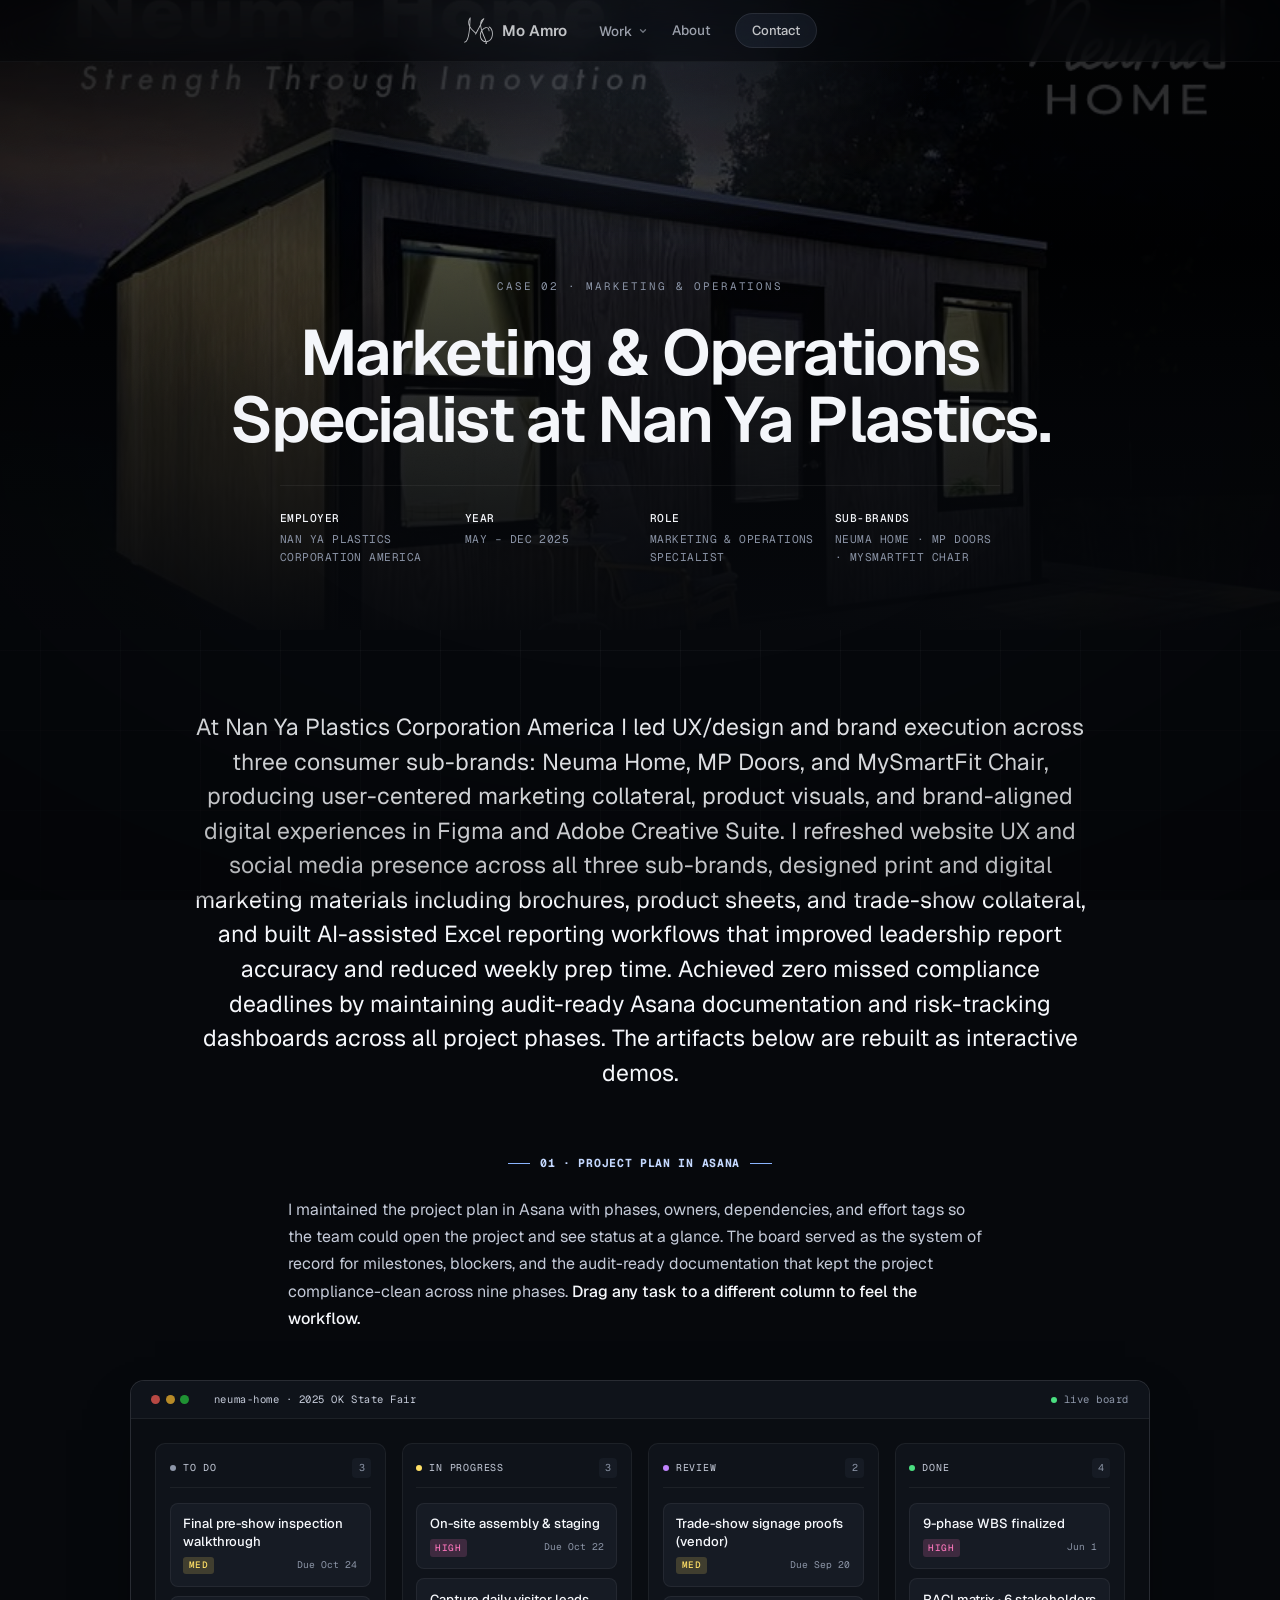
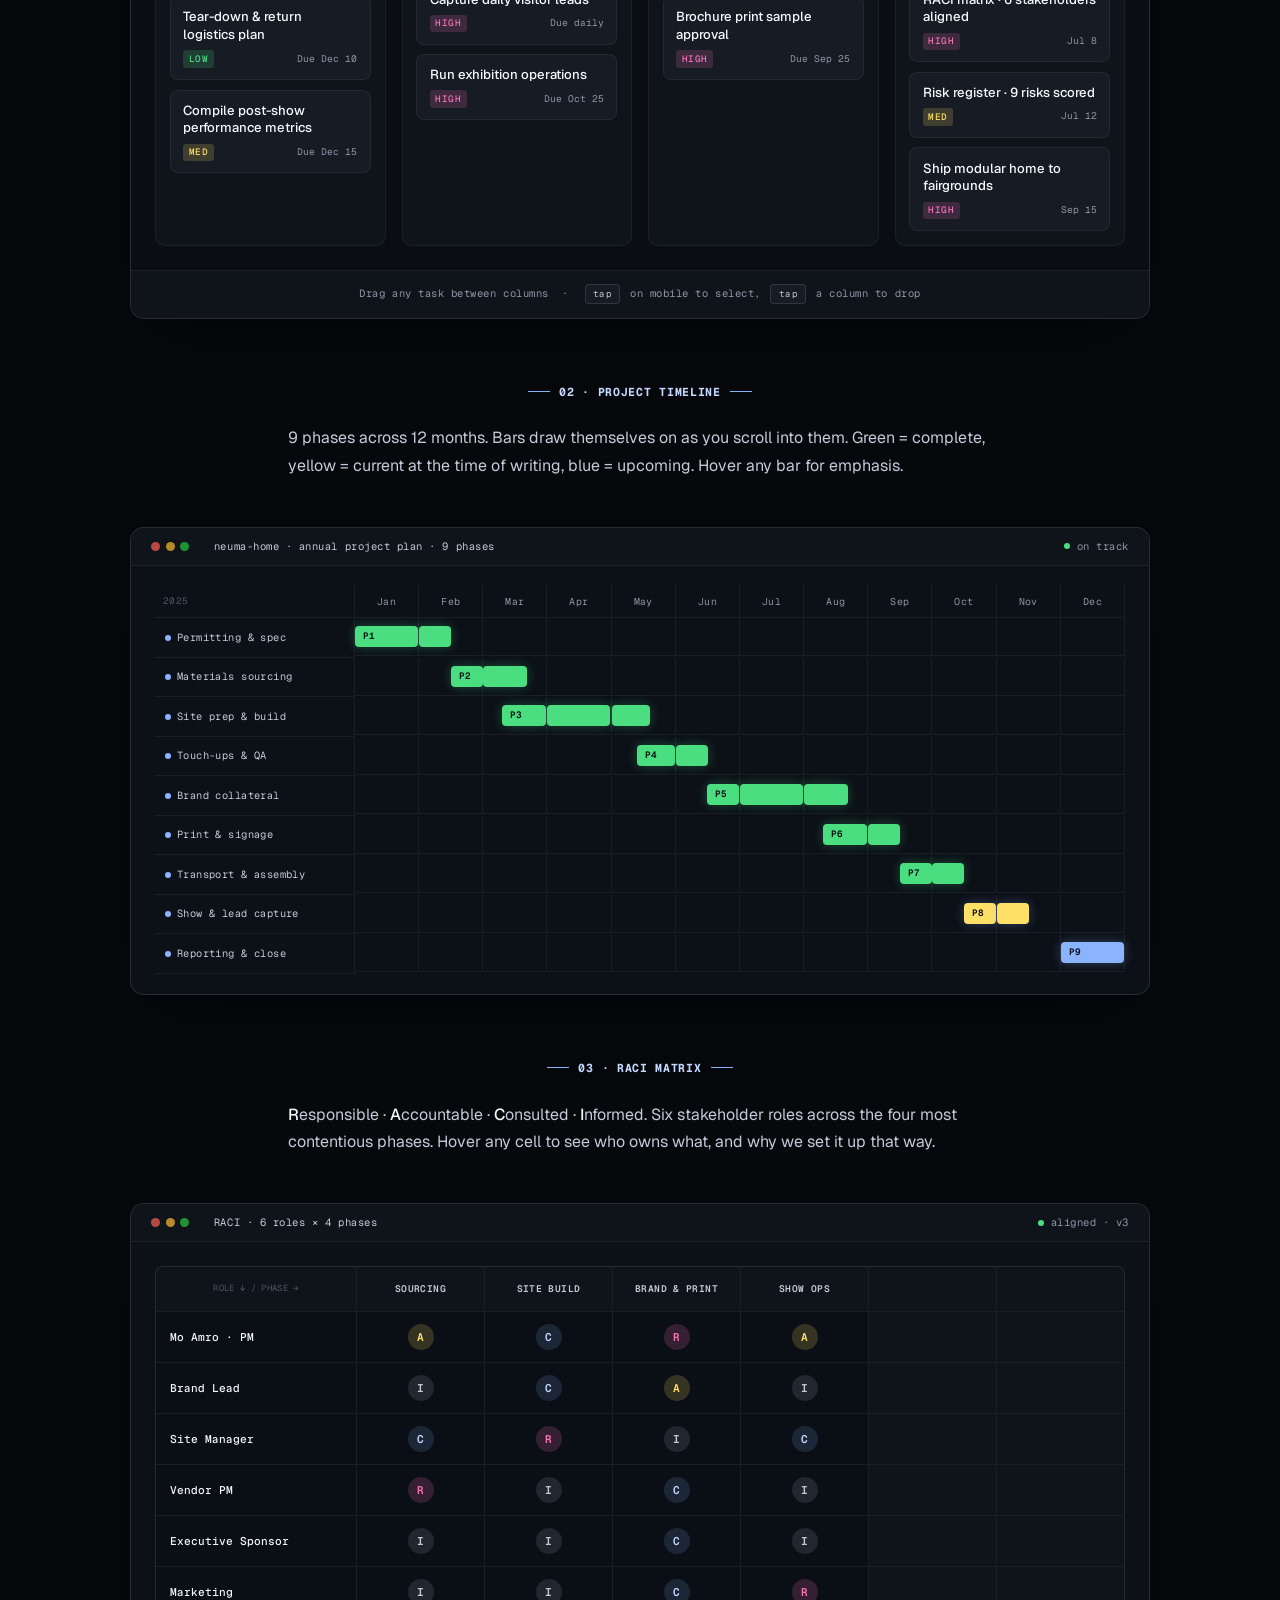
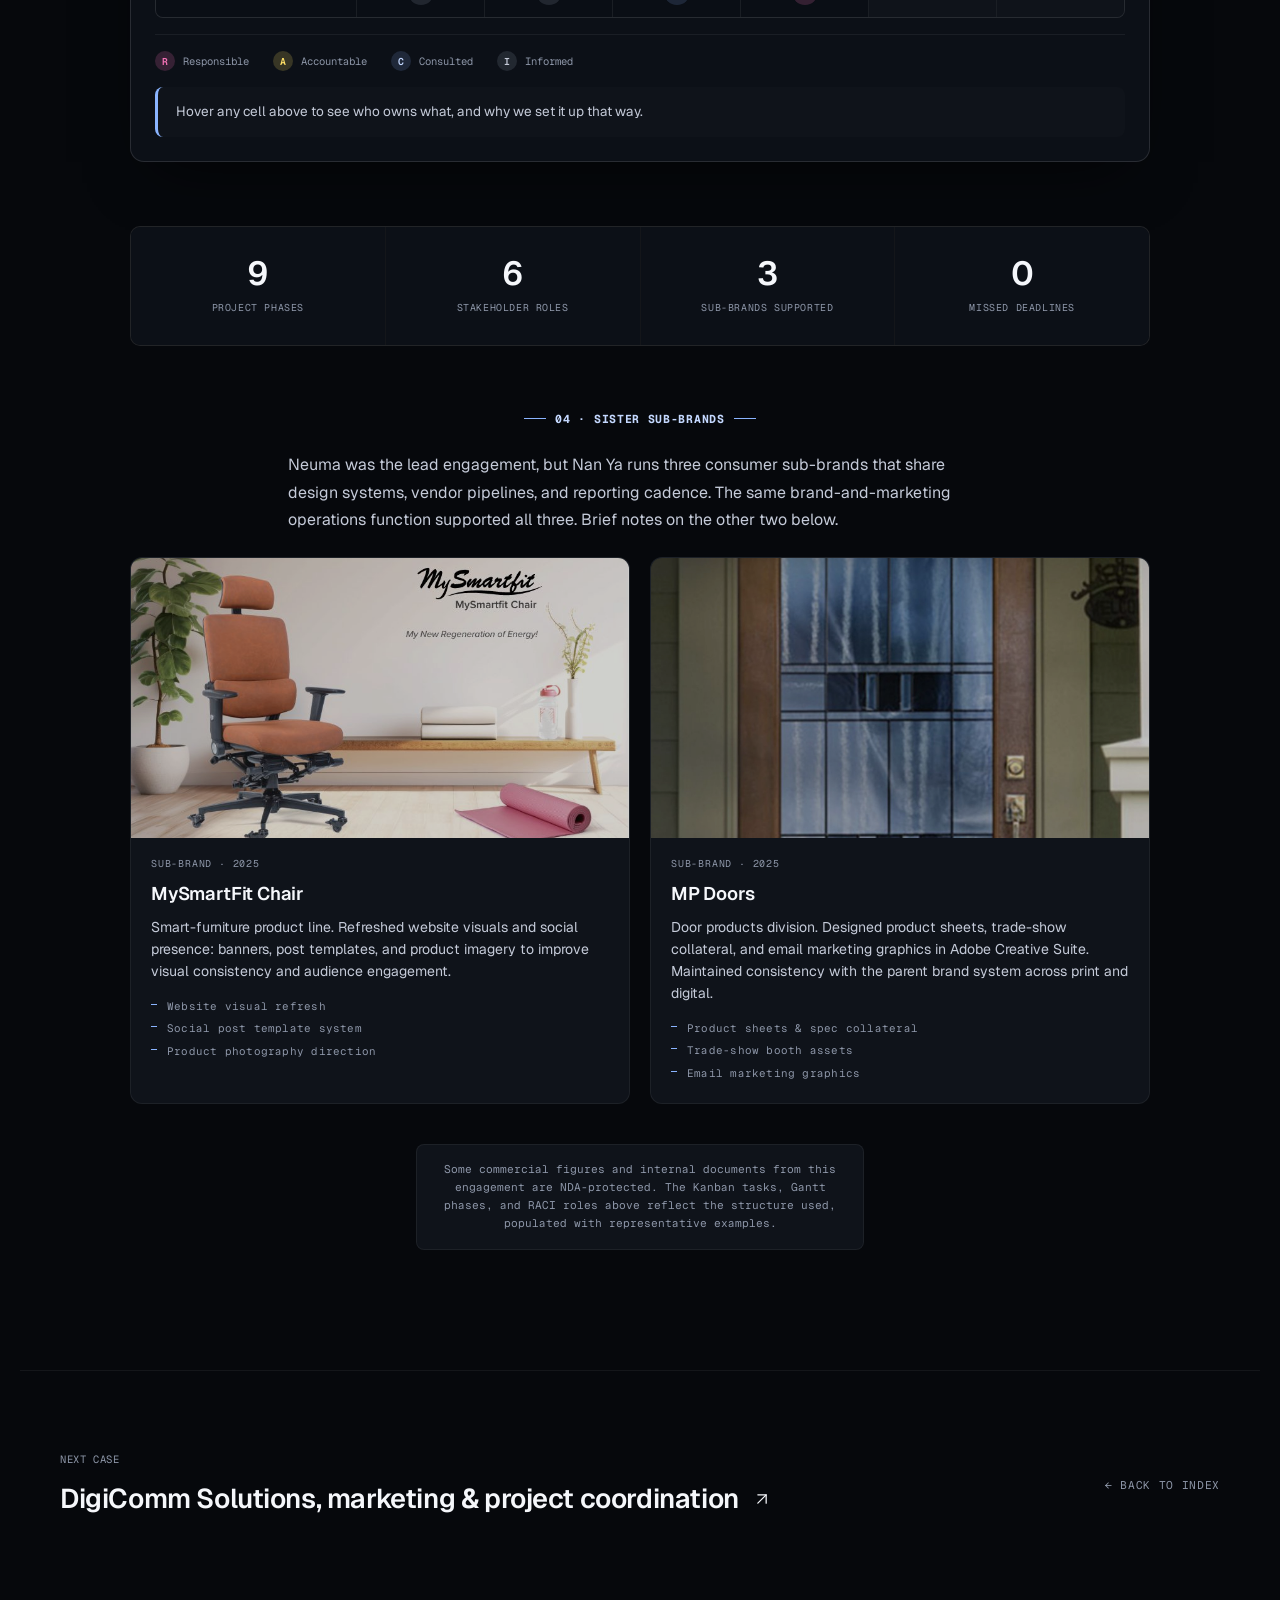
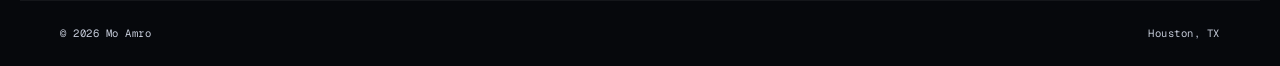
==== case/nan-ya-plastics.html @ aa701a17 "Initial portfolio build" ====
<!doctype html>
<html lang="en">
<head>
<meta charset="utf-8" />
<meta name="viewport" content="width=device-width,initial-scale=1" />
<title>Nan Ya Plastics Corporation · Mo Amro</title>
<meta name="description" content="Nan Ya Plastics Corporation America: marketing & operations across three consumer sub-brands (Neuma Home, MP Doors, MySmartFit Chair). Interactive Asana board, Gantt, and RACI." />
<meta name="theme-color" content="#06080c" />

<link rel="stylesheet" href="/assets/site.css">
</head>
<body>

<div class="grid-bg"></div>

<nav class="site-nav">
 <a href="/" class="mark">
      <svg class="mark-svg" viewBox="0 0 540 490" aria-hidden="true">
        <path fill="currentColor" d="M386.2,486.2 L386.5,482.5L393.5,482.2 C402.9,481.8 403.6,480.2 400.4,466.4 L398.7,459.3L390.1,458.7 C335.5,454.8 295.7,404.0 295.7,338.5 C295.7,309.6 302.8,284.5 318.3,259.6 L320.7,255.8L316.3,240.7 C311.5,223.7 306.7,202.7 304.9,190.0 C304.2,185.3 303.4,181.2 303.1,180.8 C302.8,180.5 285.3,212.6 264.3,252.3 L226.2,324.5L221.0,324.8 C218.1,325.0 215.2,324.6 214.4,323.9 C212.2,322.1 212.7,315.5 215.5,310.0 L218.0,305.1L207.8,297.3 C178.3,275.0 143.0,239.0 127.2,215.3 C125.3,212.3 123.5,210.2 123.3,210.4 C123.0,210.7 121.8,221.1 120.5,233.7 C104.7,389.2 75.5,463.4 29.3,465.8 C19.2,466.3 18.0,465.6 18.0,459.1 C18.0,453.6 19.2,452.0 23.7,452.0 C25.5,452.0 29.1,451.3 31.7,450.4 C69.4,437.6 95.4,354.9 108.5,206.2 L110.1,187.9L105.1,176.2 C95.4,153.5 92.0,137.1 92.0,112.9 C92.0,82.5 98.8,60.3 116.3,34.2 L122.5,24.9L128.5,25.2 L134.5,25.5L134.4,31.5 C134.4,34.8 133.8,41.5 133.2,46.5 C132.6,51.5 131.1,73.7 130.0,96.0 C128.9,118.3 127.3,146.5 126.5,158.7 L125.0,180.9L129.6,188.7 C148.4,220.6 179.2,254.2 215.4,282.4 C220.8,286.6 225.7,289.7 226.1,289.3 C226.6,288.8 243.6,257.1 263.8,218.9 L300.7,149.4L301.3,135.4 C303.6,89.6 321.2,58.6 354.7,41.6 C360.4,38.8 368.6,38.0 370.8,40.2 C374.5,43.9 372.9,47.5 344.0,102.0 C312.5,161.4 314.8,155.1 317.6,175.2 C319.6,190.1 323.2,207.0 328.1,225.5 L332.1,240.5L342.3,230.4 C365.0,208.1 387.3,197.0 409.6,197.0 C442.6,197.0 460.7,216.6 463.6,255.4 C464.4,266.4 463.5,268.0 456.6,268.0 C451.2,268.0 450.3,266.9 449.5,260.0 C446.2,231.1 435.5,215.9 415.6,211.8 C398.5,208.2 368.4,224.7 346.5,249.8 L338.2,259.3L342.2,270.9 C349.6,292.5 362.8,326.4 380.3,368.6 C389.9,391.7 400.6,418.0 404.0,427.1 C407.4,436.1 410.3,443.7 410.5,443.8 C411.5,444.9 432.3,438.5 440.4,434.7 C470.1,420.6 489.2,397.6 500.3,362.3 C520.5,298.4 500.9,223.9 457.9,201.0 C451.9,197.8 451.0,196.6 451.0,191.9 C451.0,181.7 460.8,182.4 476.6,193.5 C538.1,237.1 538.2,378.9 476.9,430.9 C461.2,444.2 437.4,455.1 419.0,457.6 C414.8,458.1 414.0,458.6 414.5,459.9 C415.7,462.9 417.0,478.2 416.5,481.9 C415.0,490.9 416.7,490.0 400.4,490.0 L385.9,490.0L386.2,486.2 Z M391.1,437.2 C386.8,425.7 381.7,413.0 366.5,376.5 C349.7,336.1 341.6,315.7 333.5,293.2 L327.3,276.0L322.2,286.7 C308.1,316.6 306.0,345.2 315.9,374.0 C329.3,413.3 355.2,438.4 388.2,443.9 C391.1,444.4 393.6,444.8 393.7,444.9 C393.8,444.9 392.7,441.5 391.1,437.2 Z M115.0,109.2 C116.2,86.5 117.0,67.6 116.7,67.4 C115.9,66.5 110.4,81.9 108.4,90.5 C105.3,103.9 105.8,126.4 109.5,140.9 C111.1,147.2 112.5,151.9 112.6,151.4 C112.8,150.9 113.9,131.9 115.0,109.2 Z M334.9,84.8 C338.9,77.2 341.9,71.0 341.7,71.0 C341.4,71.0 338.7,74.3 335.7,78.2 C329.3,86.6 324.9,94.9 321.4,105.1 C316.9,118.6 317.5,117.7 334.9,84.8 Z"/>
      </svg>
      <span class="mark-text">Mo Amro</span>
    </a>
 <ul>
 <li class="nav-has-drop">
 <button type="button" class="nav-drop-trigger" aria-haspopup="true" aria-expanded="false">
 Work
 <svg class="nav-caret" width="10" height="10" viewBox="0 0 12 12" fill="none" stroke="currentColor" stroke-width="1.6" stroke-linecap="round" stroke-linejoin="round" aria-hidden="true"><path d="M3 4.5l3 3 3-3"/></svg>
 </button>
 <div class="nav-drop">
 <a href="/case/nettracepro" data-nav="nettracepro" class="nav-drop-item">
 <div class="nav-drop-num">01</div>
 <div class="nav-drop-meta">
 <div class="nav-drop-title">NetTracePro</div>
 <div class="nav-drop-sub">Marketing operations &amp; design</div>
 </div>
 </a>
 <a href="/case/nan-ya-plastics" data-nav="nan-ya-plastics" class="nav-drop-item">
 <div class="nav-drop-num">02</div>
 <div class="nav-drop-meta">
 <div class="nav-drop-title">Nan Ya Plastics</div>
 <div class="nav-drop-sub">Marketing &amp; operations</div>
 </div>
 </a>
 <a href="/case/simpletouch" data-nav="simpletouch" class="nav-drop-item">
 <div class="nav-drop-num">03</div>
 <div class="nav-drop-meta">
 <div class="nav-drop-title">SimpleTouch POS</div>
 <div class="nav-drop-sub">Marketing &amp; project coordination</div>
 </div>
 </a>
 </div>
 </li>
 <li><a href="/#about">About</a></li>
 <li class="cta-li"><a href="/#contact" class="cta">Contact</a></li>
 </ul>
</nav>

<section class="case-hero">
 <div class="case-hero-img-wrap">
 <img class="case-hero-img" src="/assets/neuma-hero.jpg" alt="Neuma Home, the lead consumer sub-brand at Nan Ya Plastics" />
 </div>
 <div class="case-hero-overlay">
 <div class="case-hero-eyebrow">CASE 02 · MARKETING &amp; OPERATIONS</div>
    <h1 class="case-hero-title">Marketing &amp; Operations Specialist at Nan Ya Plastics.</h1>
 <div class="case-hero-meta">
 <div><span>Employer</span>Nan Ya Plastics Corporation America</div>
 <div><span>Year</span>May – Dec 2025</div>
 <div><span>Role</span>Marketing &amp; Operations Specialist</div>
 <div><span>Sub-brands</span>Neuma Home · MP Doors · MySmartFit Chair</div>
 </div>
 </div>
</section>

<article class="case-body">
 <p class="case-summary reveal">
 At Nan Ya Plastics Corporation America I led UX/design and brand
 execution across three consumer sub-brands: Neuma Home, MP Doors,
 and MySmartFit Chair, producing user-centered marketing collateral,
 product visuals, and brand-aligned digital experiences in Figma and
 Adobe Creative Suite. I refreshed website UX and social media
 presence across all three sub-brands, designed print and digital
 marketing materials including brochures, product sheets, and trade-show
 collateral, and built AI-assisted Excel reporting workflows that
 improved leadership report accuracy and reduced weekly prep time.
 Achieved zero missed compliance deadlines by maintaining audit-ready
 Asana documentation and risk-tracking dashboards across all project
 phases. The artifacts below are rebuilt as interactive demos.
 </p>

 <!-- ============ INTERACTIVE KANBAN ============ -->
 <h3 class="case-section-h reveal">01 · Project plan in Asana</h3>
 <div class="case-prose reveal">
 <p>
 I maintained the project plan in Asana with phases, owners, dependencies,
 and effort tags so the team could open the project and see status at a
 glance. The board served as the system of record for milestones, blockers,
 and the audit-ready documentation that kept the project compliance-clean
 across nine phases.
 <strong>Drag any task to a different column to feel the workflow.</strong>
 </p>
 </div>

 <div class="demo-frame reveal">
 <div class="demo-head">
 <div class="demo-dots"><span></span><span></span><span></span></div>
 <div class="demo-title">neuma-home · 2025 OK State Fair</div>
 <div class="demo-status"><span class="live"></span>live board</div>
 </div>

 <div class="kanban">
 <div class="kanban-col" data-col="todo">
 <div class="kanban-col-head">
 <div class="kanban-col-name">To do</div>
 <div class="kanban-col-count">0</div>
 </div>
 <div class="kanban-task" draggable="true">
 <div class="kanban-task-title">Final pre-show inspection walkthrough</div>
 <div class="kanban-task-meta">
 <span class="kanban-priority med">med</span>
 <span>Due Oct 24</span>
 </div>
 </div>
 <div class="kanban-task" draggable="true">
 <div class="kanban-task-title">Tear-down &amp; return logistics plan</div>
 <div class="kanban-task-meta">
 <span class="kanban-priority low">low</span>
 <span>Due Dec 10</span>
 </div>
 </div>
 <div class="kanban-task" draggable="true">
 <div class="kanban-task-title">Compile post-show performance metrics</div>
 <div class="kanban-task-meta">
 <span class="kanban-priority med">med</span>
 <span>Due Dec 15</span>
 </div>
 </div>
 </div>

 <div class="kanban-col" data-col="progress">
 <div class="kanban-col-head">
 <div class="kanban-col-name">In progress</div>
 <div class="kanban-col-count">0</div>
 </div>
 <div class="kanban-task" draggable="true">
 <div class="kanban-task-title">On-site assembly &amp; staging</div>
 <div class="kanban-task-meta">
 <span class="kanban-priority high">high</span>
 <span>Due Oct 22</span>
 </div>
 </div>
 <div class="kanban-task" draggable="true">
 <div class="kanban-task-title">Capture daily visitor leads</div>
 <div class="kanban-task-meta">
 <span class="kanban-priority high">high</span>
 <span>Due daily</span>
 </div>
 </div>
 <div class="kanban-task" draggable="true">
 <div class="kanban-task-title">Run exhibition operations</div>
 <div class="kanban-task-meta">
 <span class="kanban-priority high">high</span>
 <span>Due Oct 25</span>
 </div>
 </div>
 </div>

 <div class="kanban-col" data-col="review">
 <div class="kanban-col-head">
 <div class="kanban-col-name">Review</div>
 <div class="kanban-col-count">0</div>
 </div>
 <div class="kanban-task" draggable="true">
 <div class="kanban-task-title">Trade-show signage proofs (vendor)</div>
 <div class="kanban-task-meta">
 <span class="kanban-priority med">med</span>
 <span>Due Sep 20</span>
 </div>
 </div>
 <div class="kanban-task" draggable="true">
 <div class="kanban-task-title">Brochure print sample approval</div>
 <div class="kanban-task-meta">
 <span class="kanban-priority high">high</span>
 <span>Due Sep 25</span>
 </div>
 </div>
 </div>

 <div class="kanban-col" data-col="done">
 <div class="kanban-col-head">
 <div class="kanban-col-name">Done</div>
 <div class="kanban-col-count">0</div>
 </div>
 <div class="kanban-task" draggable="true">
 <div class="kanban-task-title">9-phase WBS finalized</div>
 <div class="kanban-task-meta">
 <span class="kanban-priority high">high</span>
 <span>Jun 1</span>
 </div>
 </div>
 <div class="kanban-task" draggable="true">
 <div class="kanban-task-title">RACI matrix · 6 stakeholders aligned</div>
 <div class="kanban-task-meta">
 <span class="kanban-priority high">high</span>
 <span>Jul 8</span>
 </div>
 </div>
 <div class="kanban-task" draggable="true">
 <div class="kanban-task-title">Risk register · 9 risks scored</div>
 <div class="kanban-task-meta">
 <span class="kanban-priority med">med</span>
 <span>Jul 12</span>
 </div>
 </div>
 <div class="kanban-task" draggable="true">
 <div class="kanban-task-title">Ship modular home to fairgrounds</div>
 <div class="kanban-task-meta">
 <span class="kanban-priority high">high</span>
 <span>Sep 15</span>
 </div>
 </div>
 </div>
 </div>

 <div class="kanban-hint">
 Drag any task between columns &nbsp;·&nbsp; <span class="kbd">tap</span> on mobile to select, <span class="kbd">tap</span> a column to drop
 </div>
 </div>

 <!-- ============ ANIMATED GANTT ============ -->
 <h3 class="case-section-h reveal">02 · Project timeline</h3>
 <div class="case-prose reveal">
 <p>
 9 phases across 12 months. Bars draw themselves on as you scroll into them.
 Green = complete, yellow = current at the time of writing, blue = upcoming.
 Hover any bar for emphasis.
 </p>
 </div>

 <div class="demo-frame reveal">
 <div class="demo-head">
 <div class="demo-dots"><span></span><span></span><span></span></div>
 <div class="demo-title">neuma-home · annual project plan · 9 phases</div>
 <div class="demo-status"><span class="live"></span>on track</div>
 </div>

 <div class="gantt">
 <div class="gantt-grid">
 <div class="gantt-corner">2025</div>
 <div class="gantt-month">Jan</div>
 <div class="gantt-month">Feb</div>
 <div class="gantt-month">Mar</div>
 <div class="gantt-month">Apr</div>
 <div class="gantt-month">May</div>
 <div class="gantt-month">Jun</div>
 <div class="gantt-month">Jul</div>
 <div class="gantt-month">Aug</div>
 <div class="gantt-month">Sep</div>
 <div class="gantt-month">Oct</div>
 <div class="gantt-month">Nov</div>
 <div class="gantt-month">Dec</div>

 <!-- Phase 1: Permitting (Jan-Feb) -->
 <div class="gantt-row-name">Permitting &amp; spec</div>
 <div class="gantt-cell"><div class="gantt-bar complete draw" style="left: 0; right: 0; animation-delay: 0.1s;">P1</div></div>
 <div class="gantt-cell"><div class="gantt-bar complete draw" style="left: 0; right: 50%; animation-delay: 0.15s;"></div></div>
 <div class="gantt-cell"></div>
 <div class="gantt-cell"></div>
 <div class="gantt-cell"></div>
 <div class="gantt-cell"></div>
 <div class="gantt-cell"></div>
 <div class="gantt-cell"></div>
 <div class="gantt-cell"></div>
 <div class="gantt-cell"></div>
 <div class="gantt-cell"></div>
 <div class="gantt-cell"></div>

 <!-- Phase 2: Sourcing (Feb-Mar) -->
 <div class="gantt-row-name">Materials sourcing</div>
 <div class="gantt-cell"></div>
 <div class="gantt-cell"><div class="gantt-bar complete draw" style="left: 50%; right: 0; animation-delay: 0.2s;">P2</div></div>
 <div class="gantt-cell"><div class="gantt-bar complete draw" style="left: 0; right: 30%; animation-delay: 0.25s;"></div></div>
 <div class="gantt-cell"></div>
 <div class="gantt-cell"></div>
 <div class="gantt-cell"></div>
 <div class="gantt-cell"></div>
 <div class="gantt-cell"></div>
 <div class="gantt-cell"></div>
 <div class="gantt-cell"></div>
 <div class="gantt-cell"></div>
 <div class="gantt-cell"></div>

 <!-- Phase 3: Site prep (Mar-May) -->
 <div class="gantt-row-name">Site prep &amp; build</div>
 <div class="gantt-cell"></div>
 <div class="gantt-cell"></div>
 <div class="gantt-cell"><div class="gantt-bar complete draw" style="left: 30%; right: 0; animation-delay: 0.3s;">P3</div></div>
 <div class="gantt-cell"><div class="gantt-bar complete draw" style="left: 0; right: 0; animation-delay: 0.35s;"></div></div>
 <div class="gantt-cell"><div class="gantt-bar complete draw" style="left: 0; right: 40%; animation-delay: 0.4s;"></div></div>
 <div class="gantt-cell"></div>
 <div class="gantt-cell"></div>
 <div class="gantt-cell"></div>
 <div class="gantt-cell"></div>
 <div class="gantt-cell"></div>
 <div class="gantt-cell"></div>
 <div class="gantt-cell"></div>

 <!-- Phase 4: Touch-ups (May-Jun) -->
 <div class="gantt-row-name">Touch-ups &amp; QA</div>
 <div class="gantt-cell"></div>
 <div class="gantt-cell"></div>
 <div class="gantt-cell"></div>
 <div class="gantt-cell"></div>
 <div class="gantt-cell"><div class="gantt-bar complete draw" style="left: 40%; right: 0; animation-delay: 0.45s;">P4</div></div>
 <div class="gantt-cell"><div class="gantt-bar complete draw" style="left: 0; right: 50%; animation-delay: 0.5s;"></div></div>
 <div class="gantt-cell"></div>
 <div class="gantt-cell"></div>
 <div class="gantt-cell"></div>
 <div class="gantt-cell"></div>
 <div class="gantt-cell"></div>
 <div class="gantt-cell"></div>

 <!-- Phase 5: Brand collateral (Jun-Aug) -->
 <div class="gantt-row-name">Brand collateral</div>
 <div class="gantt-cell"></div>
 <div class="gantt-cell"></div>
 <div class="gantt-cell"></div>
 <div class="gantt-cell"></div>
 <div class="gantt-cell"></div>
 <div class="gantt-cell"><div class="gantt-bar complete draw" style="left: 50%; right: 0; animation-delay: 0.55s;">P5</div></div>
 <div class="gantt-cell"><div class="gantt-bar complete draw" style="left: 0; right: 0; animation-delay: 0.6s;"></div></div>
 <div class="gantt-cell"><div class="gantt-bar complete draw" style="left: 0; right: 30%; animation-delay: 0.65s;"></div></div>
 <div class="gantt-cell"></div>
 <div class="gantt-cell"></div>
 <div class="gantt-cell"></div>
 <div class="gantt-cell"></div>

 <!-- Phase 6: Print vendor (Aug) -->
 <div class="gantt-row-name">Print &amp; signage</div>
 <div class="gantt-cell"></div>
 <div class="gantt-cell"></div>
 <div class="gantt-cell"></div>
 <div class="gantt-cell"></div>
 <div class="gantt-cell"></div>
 <div class="gantt-cell"></div>
 <div class="gantt-cell"></div>
 <div class="gantt-cell"><div class="gantt-bar complete draw" style="left: 30%; right: 0; animation-delay: 0.7s;">P6</div></div>
 <div class="gantt-cell"><div class="gantt-bar complete draw" style="left: 0; right: 50%; animation-delay: 0.75s;"></div></div>
 <div class="gantt-cell"></div>
 <div class="gantt-cell"></div>
 <div class="gantt-cell"></div>

 <!-- Phase 7: Transport (Sep) -->
 <div class="gantt-row-name">Transport &amp; assembly</div>
 <div class="gantt-cell"></div>
 <div class="gantt-cell"></div>
 <div class="gantt-cell"></div>
 <div class="gantt-cell"></div>
 <div class="gantt-cell"></div>
 <div class="gantt-cell"></div>
 <div class="gantt-cell"></div>
 <div class="gantt-cell"></div>
 <div class="gantt-cell"><div class="gantt-bar complete draw" style="left: 50%; right: 0; animation-delay: 0.8s;">P7</div></div>
 <div class="gantt-cell"><div class="gantt-bar complete draw" style="left: 0; right: 50%; animation-delay: 0.85s;"></div></div>
 <div class="gantt-cell"></div>
 <div class="gantt-cell"></div>

 <!-- Phase 8: Show (Oct-Nov) -->
 <div class="gantt-row-name">Show &amp; lead capture</div>
 <div class="gantt-cell"></div>
 <div class="gantt-cell"></div>
 <div class="gantt-cell"></div>
 <div class="gantt-cell"></div>
 <div class="gantt-cell"></div>
 <div class="gantt-cell"></div>
 <div class="gantt-cell"></div>
 <div class="gantt-cell"></div>
 <div class="gantt-cell"></div>
 <div class="gantt-cell"><div class="gantt-bar current draw" style="left: 50%; right: 0; animation-delay: 0.9s;">P8</div></div>
 <div class="gantt-cell"><div class="gantt-bar current draw" style="left: 0; right: 50%; animation-delay: 0.95s;"></div></div>
 <div class="gantt-cell"></div>

 <!-- Phase 9: Reporting (Dec) -->
 <div class="gantt-row-name">Reporting &amp; close</div>
 <div class="gantt-cell"></div>
 <div class="gantt-cell"></div>
 <div class="gantt-cell"></div>
 <div class="gantt-cell"></div>
 <div class="gantt-cell"></div>
 <div class="gantt-cell"></div>
 <div class="gantt-cell"></div>
 <div class="gantt-cell"></div>
 <div class="gantt-cell"></div>
 <div class="gantt-cell"></div>
 <div class="gantt-cell"></div>
 <div class="gantt-cell"><div class="gantt-bar draw" style="left: 0; right: 0; animation-delay: 1s;">P9</div></div>
 </div>
 </div>
 </div>

 <!-- ============ INTERACTIVE RACI ============ -->
 <h3 class="case-section-h reveal">03 · RACI matrix</h3>
 <div class="case-prose reveal">
 <p>
 <strong>R</strong>esponsible · <strong>A</strong>ccountable ·
 <strong>C</strong>onsulted · <strong>I</strong>nformed.
 Six stakeholder roles across the four most contentious phases. Hover any cell
 to see who owns what, and why we set it up that way.
 </p>
 </div>

 <div class="demo-frame reveal">
 <div class="demo-head">
 <div class="demo-dots"><span></span><span></span><span></span></div>
 <div class="demo-title">RACI · 6 roles × 4 phases</div>
 <div class="demo-status"><span class="live"></span>aligned · v3</div>
 </div>

 <div class="raci">
 <div class="raci-grid">
 <!-- Header row -->
 <div class="raci-cell corner">ROLE ↓ / PHASE →</div>
 <div class="raci-cell head">Sourcing</div>
 <div class="raci-cell head">Site Build</div>
 <div class="raci-cell head">Brand &amp; Print</div>
 <div class="raci-cell head">Show Ops</div>
 <div class="raci-cell head"></div>
 <div class="raci-cell head"></div>

 <!-- Mo (me) -->
 <div class="raci-cell row-head">Mo Amro · PM</div>
 <div class="raci-cell" data-role="Mo Amro" data-phase="Sourcing" data-detail="I owned the materials sourcing schedule, vendor selection, and PO tracking through delivery.">
 <span class="raci-tag a">A</span>
 </div>
 <div class="raci-cell" data-role="Mo Amro" data-phase="Site Build" data-detail="I tracked daily progress and flagged risk to leadership weekly.">
 <span class="raci-tag c">C</span>
 </div>
 <div class="raci-cell" data-role="Mo Amro" data-phase="Brand &amp; Print" data-detail="I owned brand collateral end-to-end: design, vendor coordination, and proof approval.">
 <span class="raci-tag r">R</span>
 </div>
 <div class="raci-cell" data-role="Mo Amro" data-phase="Show Ops" data-detail="I co-led on-site operations and was accountable for daily lead capture and reporting.">
 <span class="raci-tag a">A</span>
 </div>
 <div class="raci-cell" style="background: var(--bg-2)"></div>
 <div class="raci-cell" style="background: var(--bg-2)"></div>

 <!-- Brand Lead -->
 <div class="raci-cell row-head">Brand Lead</div>
 <div class="raci-cell" data-role="Brand Lead" data-phase="Sourcing" data-detail="Informed only, material aesthetics flagged on a per-decision basis.">
 <span class="raci-tag i">I</span>
 </div>
 <div class="raci-cell" data-role="Brand Lead" data-phase="Site Build" data-detail="Consulted on visual decisions during the build phase (paint, fixtures, finishes).">
 <span class="raci-tag c">C</span>
 </div>
 <div class="raci-cell" data-role="Brand Lead" data-phase="Brand &amp; Print" data-detail="Accountable for the brand system that the trade-show collateral was built within.">
 <span class="raci-tag a">A</span>
 </div>
 <div class="raci-cell" data-role="Brand Lead" data-phase="Show Ops" data-detail="Informed on lead-capture results so brand strategy could be tuned for future shows.">
 <span class="raci-tag i">I</span>
 </div>
 <div class="raci-cell" style="background: var(--bg-2)"></div>
 <div class="raci-cell" style="background: var(--bg-2)"></div>

 <!-- Site Manager -->
 <div class="raci-cell row-head">Site Manager</div>
 <div class="raci-cell" data-role="Site Manager" data-phase="Sourcing" data-detail="Consulted on materials decisions that affected build schedule or labor.">
 <span class="raci-tag c">C</span>
 </div>
 <div class="raci-cell" data-role="Site Manager" data-phase="Site Build" data-detail="Responsible for daily build operations and on-site labor coordination.">
 <span class="raci-tag r">R</span>
 </div>
 <div class="raci-cell" data-role="Site Manager" data-phase="Brand &amp; Print" data-detail="Informed only, branded touchpoints affected site finishing.">
 <span class="raci-tag i">I</span>
 </div>
 <div class="raci-cell" data-role="Site Manager" data-phase="Show Ops" data-detail="Consulted on physical setup, breakdown logistics, and spec-related visitor questions.">
 <span class="raci-tag c">C</span>
 </div>
 <div class="raci-cell" style="background: var(--bg-2)"></div>
 <div class="raci-cell" style="background: var(--bg-2)"></div>

 <!-- Vendor PM -->
 <div class="raci-cell row-head">Vendor PM</div>
 <div class="raci-cell" data-role="Vendor PM" data-phase="Sourcing" data-detail="Responsible for vendor relationships, lead times, and contract terms.">
 <span class="raci-tag r">R</span>
 </div>
 <div class="raci-cell" data-role="Vendor PM" data-phase="Site Build" data-detail="Informed on vendor-side issues that might affect schedule.">
 <span class="raci-tag i">I</span>
 </div>
 <div class="raci-cell" data-role="Vendor PM" data-phase="Brand &amp; Print" data-detail="Consulted on print vendor selection and proof approval workflows.">
 <span class="raci-tag c">C</span>
 </div>
 <div class="raci-cell" data-role="Vendor PM" data-phase="Show Ops" data-detail="Informed only, most show ops are in-house.">
 <span class="raci-tag i">I</span>
 </div>
 <div class="raci-cell" style="background: var(--bg-2)"></div>
 <div class="raci-cell" style="background: var(--bg-2)"></div>

 <!-- Sponsor -->
 <div class="raci-cell row-head">Executive Sponsor</div>
 <div class="raci-cell" data-role="Executive Sponsor" data-phase="Sourcing" data-detail="Informed via weekly status, flagged only if budget overrun risk.">
 <span class="raci-tag i">I</span>
 </div>
 <div class="raci-cell" data-role="Executive Sponsor" data-phase="Site Build" data-detail="Informed via weekly status; consulted on major design changes.">
 <span class="raci-tag i">I</span>
 </div>
 <div class="raci-cell" data-role="Executive Sponsor" data-phase="Brand &amp; Print" data-detail="Consulted on brand direction; provided sign-off on major collateral.">
 <span class="raci-tag c">C</span>
 </div>
 <div class="raci-cell" data-role="Executive Sponsor" data-phase="Show Ops" data-detail="Informed daily during the show; provided strategic direction on lead follow-up.">
 <span class="raci-tag i">I</span>
 </div>
 <div class="raci-cell" style="background: var(--bg-2)"></div>
 <div class="raci-cell" style="background: var(--bg-2)"></div>

 <!-- Marketing -->
 <div class="raci-cell row-head">Marketing</div>
 <div class="raci-cell" data-role="Marketing" data-phase="Sourcing" data-detail="Informed only.">
 <span class="raci-tag i">I</span>
 </div>
 <div class="raci-cell" data-role="Marketing" data-phase="Site Build" data-detail="Informed only, marketing tactics begin closer to show date.">
 <span class="raci-tag i">I</span>
 </div>
 <div class="raci-cell" data-role="Marketing" data-phase="Brand &amp; Print" data-detail="Consulted on the messaging side of the collateral.">
 <span class="raci-tag c">C</span>
 </div>
 <div class="raci-cell" data-role="Marketing" data-phase="Show Ops" data-detail="Responsible for pre-show ad campaigns, lead nurturing, and post-show follow-up.">
 <span class="raci-tag r">R</span>
 </div>
 <div class="raci-cell" style="background: var(--bg-2)"></div>
 <div class="raci-cell" style="background: var(--bg-2)"></div>
 </div>

 <div class="raci-legend">
 <div class="lg"><span class="raci-tag r">R</span> Responsible</div>
 <div class="lg"><span class="raci-tag a">A</span> Accountable</div>
 <div class="lg"><span class="raci-tag c">C</span> Consulted</div>
 <div class="lg"><span class="raci-tag i">I</span> Informed</div>
 </div>

 <div class="raci-detail">
 Hover any cell above to see who owns what, and why we set it up that way.
 </div>
 </div>
 </div>

 <div class="case-stats reveal">
 <div class="stat"><div class="stat-num">9</div><div class="stat-label">Project phases</div></div>
 <div class="stat"><div class="stat-num">6</div><div class="stat-label">Stakeholder roles</div></div>
 <div class="stat"><div class="stat-num">3</div><div class="stat-label">Sub-brands supported</div></div>
 <div class="stat"><div class="stat-num">0</div><div class="stat-label">Missed deadlines</div></div>
 </div>

 <!-- ============ SISTER SUB-BRANDS (MP Doors + MySmartFit Chair) ============ -->
 <h3 class="case-section-h reveal">04 · Sister sub-brands</h3>
 <div class="case-prose reveal">
 <p>
 Neuma was the lead engagement, but Nan Ya runs three consumer sub-brands that share design
 systems, vendor pipelines, and reporting cadence. The same brand-and-marketing operations
 function supported all three. Brief notes on the other two below.
 </p>
 </div>

 <div class="sister-brands reveal">
 <article class="sister-card">
 <div class="sister-img">
 <img src="/assets/smartfit-hero.jpg" alt="MySmartFit Chair product photography" loading="lazy" />
 </div>
 <div class="sister-body">
 <div class="sister-tag">Sub-brand · 2025</div>
 <h4 class="sister-name">MySmartFit Chair</h4>
 <p class="sister-desc">
 Smart-furniture product line. Refreshed website visuals and social
 presence: banners, post templates, and product imagery to improve
 visual consistency and audience engagement.
 </p>
 <ul class="sister-list">
 <li>Website visual refresh</li>
 <li>Social post template system</li>
 <li>Product photography direction</li>
 </ul>
 </div>
 </article>

 <article class="sister-card">
 <div class="sister-img">
 <img src="/assets/mpdoors-hero.jpg" alt="MP Doors entry door product photography" loading="lazy" />
 </div>
 <div class="sister-body">
 <div class="sister-tag">Sub-brand · 2025</div>
 <h4 class="sister-name">MP Doors</h4>
 <p class="sister-desc">
 Door products division. Designed product sheets, trade-show collateral,
 and email marketing graphics in Adobe Creative Suite. Maintained
 consistency with the parent brand system across print and digital.
 </p>
 <ul class="sister-list">
 <li>Product sheets &amp; spec collateral</li>
 <li>Trade-show booth assets</li>
 <li>Email marketing graphics</li>
 </ul>
 </div>
 </article>
 </div>

 <div class="note reveal">
 Some commercial figures and internal documents from this engagement are NDA-protected.
 The Kanban tasks, Gantt phases, and RACI roles above reflect the structure used,
 populated with representative examples.
 </div>
</article>

<div class="next-case">
 <div>
 <div class="nc-label">Next case</div>
 <a href="/case/simpletouch" class="nc-link">
 DigiComm Solutions, marketing &amp; project coordination
 <svg width="20" height="20" viewBox="0 0 24 24" fill="none" stroke="currentColor" stroke-width="1.5" stroke-linecap="round" stroke-linejoin="round"><path d="M7 17L17 7"/><path d="M7 7h10v10"/></svg>
 </a>
 </div>
 <a href="/" class="back">← Back to index</a>
</div>

<footer class="site-footer">
 <span>© <span data-year>2026</span> Mo Amro</span>
 <span>Houston, TX</span>
</footer>

<script src="/assets/site.js" defer></script>
</body>
</html>
---- assets/site.css ----
/* ============================================================
   MO AMRO — v6
   Cinematic landing + three interactive case study experiences
   ============================================================ */

@import url('https://fonts.googleapis.com/css2?family=Geist:wght@300;400;500;600;700;800;900&family=Geist+Mono:wght@400;500;600&display=swap');

:root {
  --bg:        #06080c;
  --bg-1:      #0a0d12;
  --bg-2:      #0f131a;
  --bg-3:      #161b24;
  --bg-card:   #0c1017;
  --bg-cell:   #0a0e15;

  --ink:       #f5f7fb;
  --ink-2:     #c4cad8;
  --ink-3:     #8d96a8;
  --ink-4:     #4d5667;

  --line:      rgba(245, 247, 251, 0.06);
  --line-2:    rgba(245, 247, 251, 0.12);
  --line-3:    rgba(245, 247, 251, 0.20);
  --line-grid: rgba(245, 247, 251, 0.035);

  --accent:        #8ab4ff;
  --accent-2:      #c4d8ff;
  --accent-soft:   rgba(138, 180, 255, 0.10);
  --accent-glow:   rgba(138, 180, 255, 0.45);
  --accent-bleed:  rgba(180, 210, 255, 0.32);

  --hot:           #ffe066;
  --hot-soft:      rgba(255, 224, 102, 0.10);
  --green:         #4ade80;
  --green-soft:    rgba(74, 222, 128, 0.10);
  --purple:        #c084fc;
  --pink:          #f472b6;

  --display: 'Geist', -apple-system, BlinkMacSystemFont, system-ui, sans-serif;
  --sans:    'Geist', -apple-system, BlinkMacSystemFont, system-ui, sans-serif;
  --mono:    'Geist Mono', ui-monospace, 'JetBrains Mono', Menlo, monospace;

  --maxw:        1240px;
  --maxw-narrow: 880px;
  --maxw-prose:  640px;
  --gutter:      clamp(1.25rem, 4vw, 2.5rem);

  --ease: cubic-bezier(0.16, 1, 0.3, 1);
  --ease-snap: cubic-bezier(0.65, 0, 0.35, 1);
}

* { box-sizing: border-box; margin: 0; padding: 0; }
html { scroll-behavior: smooth; }
body {
  font-family: var(--sans);
  background: var(--bg);
  color: var(--ink);
  -webkit-font-smoothing: antialiased;
  -moz-osx-font-smoothing: grayscale;
  line-height: 1.55;
  overflow-x: hidden;
  font-feature-settings: "ss01", "cv11";
}
::selection { background: var(--accent); color: var(--bg); }
img { display: block; max-width: 100%; }
a { color: inherit; text-decoration: none; }
button { font-family: inherit; cursor: pointer; border: none; background: none; color: inherit; }

/* ============== ATMOSPHERE ============== */
.grid-bg {
  position: fixed;
  inset: 0;
  z-index: 0;
  pointer-events: none;
  background-image:
    linear-gradient(to right, var(--line-grid) 1px, transparent 1px),
    linear-gradient(to bottom, var(--line-grid) 1px, transparent 1px);
  background-size: 80px 80px;
  background-position: center center;
  mask-image: radial-gradient(ellipse 90% 70% at center, #000 30%, transparent 100%);
  -webkit-mask-image: radial-gradient(ellipse 90% 70% at center, #000 30%, transparent 100%);
}
body::before {
  content: ""; position: fixed; inset: 0;
  background: radial-gradient(ellipse 100% 80% at center, transparent 30%, rgba(0,0,0,0.5) 100%);
  pointer-events: none; z-index: 1001;
}
body::after {
  content: ""; position: fixed; inset: 0;
  background-image: url("data:image/svg+xml;utf8,<svg xmlns='http://www.w3.org/2000/svg' width='220' height='220'><filter id='n'><feTurbulence type='fractalNoise' baseFrequency='0.92' numOctaves='2' stitchTiles='stitch'/><feColorMatrix values='0 0 0 0 0 0 0 0 0 0 0 0 0 0 0 0 0 0 0.4 0'/></filter><rect width='100%' height='100%' filter='url(%23n)' opacity='0.5'/></svg>");
  opacity: 0.22; mix-blend-mode: overlay;
  pointer-events: none; z-index: 1000;
}

/* ============== CINEMATIC HERO CANVAS (landing hero) ==============
   Replaces the old static gradient + beam-fan with a JS-driven noise field.
   The canvas is rendered every frame; the JS engine in site.js does the work. */
.hero-canvas {
  position: absolute;
  top: 0; left: 0;
  width: 100%;
  height: 130vh;
  pointer-events: none;
  z-index: 1;
  display: block;
}

/* Reduced-motion users get a static fallback gradient via background.
   The canvas itself never paints (the JS bails early), but we still need
   visible light in the hero, so we give the canvas a fallback background. */
@media (prefers-reduced-motion: reduce) {
  .hero-canvas {
    background:
      radial-gradient(ellipse 38% 80% at 50% 0%,
        rgba(140, 180, 240, 0.18) 0%,
        transparent 70%),
      radial-gradient(ellipse 18% 90% at 50% 0%,
        rgba(220, 230, 255, 0.5) 0%,
        rgba(180, 210, 255, 0.30) 25%,
        rgba(140, 180, 240, 0.12) 50%,
        transparent 75%);
  }
}


/* Crosshair brackets framing hero title */
.bracket-frame {
  position: absolute;
  top: 14%; left: 50%;
  transform: translateX(-50%);
  width: min(700px, 80vw);
  height: 60%;
  pointer-events: none;
  z-index: 4;
}
.bracket-frame span {
  position: absolute;
  width: 12px; height: 12px;
  border: 1px solid rgba(180, 210, 255, 0.35);
}
.bracket-frame span:nth-child(1) { top: 0; left: 0; border-right: none; border-bottom: none; }
.bracket-frame span:nth-child(2) { top: 0; right: 0; border-left: none; border-bottom: none; }
.bracket-frame span:nth-child(3) { bottom: 0; left: 0; border-right: none; border-top: none; }
.bracket-frame span:nth-child(4) { bottom: 0; right: 0; border-left: none; border-top: none; }

/* ============== NAV ============== */
nav.site-nav {
  position: fixed; top: 0; left: 0; right: 0;
  z-index: 100;
  padding: 1rem var(--gutter);
  display: flex;
  justify-content: center;
  align-items: center;
  gap: 2rem;
  backdrop-filter: blur(20px) saturate(140%);
  -webkit-backdrop-filter: blur(20px) saturate(140%);
  background: rgba(6, 8, 12, 0.55);
  border-bottom: 1px solid var(--line);
  transition: padding 0.3s var(--ease-snap), background 0.3s var(--ease-snap);
}
nav.site-nav.tight {
  padding: 0.6rem var(--gutter);
  background: rgba(6, 8, 12, 0.92);
}
.mark {
  font-family: var(--display);
  font-weight: 600;
  font-size: 0.95rem;
  letter-spacing: -0.01em;
  color: var(--ink);
  display: flex;
  align-items: center;
  gap: 0.55rem;
  /* The mark is a brand lockup: monogram SVG + wordmark text. */
}
.mark-svg {
  /* Sized at ~28px so the script monogram is visible but not dominant
     over the wordmark text beside it. height drives the size; width
     auto preserves the SVG's natural aspect ratio. */
  height: 28px;
  width: auto;
  flex-shrink: 0;
  /* Slight vertical alignment nudge — script type usually sits a hair
     higher than baseline-aligned sans-serif text. */
  margin-bottom: 1px;
}
.mark-text {
  /* The wordmark text component of the lockup. */
  display: inline-block;
}
@keyframes dotPulse {
  0%, 100% { box-shadow: 0 0 8px var(--accent); }
  50%      { box-shadow: 0 0 16px var(--accent), 0 0 0 4px rgba(138,180,255,0.15); }
}
@keyframes livePulse {
  0%, 100% { opacity: 1; }
  50%      { opacity: 0.5; }
}
nav ul {
  list-style: none;
  display: flex; gap: 1.5rem; align-items: center;
}
nav ul a {
  color: var(--ink-2);
  font-size: 0.85rem;
  font-weight: 500;
  transition: color 0.25s var(--ease-snap);
}
nav ul a:hover { color: var(--ink); }
nav ul a.cta {
  color: var(--ink);
  border: 1px solid var(--line-2);
  padding: 0.5rem 1rem;
  border-radius: 999px;
  background: var(--accent-soft);
  font-size: 0.82rem;
  transition: background 0.25s, border-color 0.25s;
}
nav ul a.cta:hover {
  background: rgba(138, 180, 255, 0.18);
  border-color: var(--accent);
}
@media (max-width: 720px) {
  nav ul li:not(.cta-li) { display: none; }
}

/* ============== CINEMATIC HERO ============== */
.hero {
  position: relative;
  min-height: 100vh;
  padding: 8rem var(--gutter) 5rem;
  display: flex;
  align-items: center;
  justify-content: center;
  z-index: 5;
  text-align: center;
  overflow: hidden;
  /* Establishes 3D viewing distance for cursor-parallax tilt on
     .hero-inner. 1200px is the Apple/Linear sweet spot for hero text. */
  perspective: 1200px;
}

.hero-inner {
  max-width: 880px;
  width: 100%;
  margin-left: auto;
  margin-right: auto;
  position: relative;
  z-index: 5;
  /* JS sets --rx and --ry based on cursor position. Defaults to flat. */
  --rx: 0deg;
  --ry: 0deg;
  transform: rotateX(var(--rx)) rotateY(var(--ry));
  transform-style: preserve-3d;
  /* will-change + backface-visibility prevent Safari from dropping
     subpixel anti-aliasing on the gradient-filled headline during
     transforms. */
  will-change: transform;
  backface-visibility: hidden;
  /* Smooth ease-back when cursor leaves the hero. JS uses rAF to lerp
     while active; this transition mainly applies on cursor-exit. */
  transition: transform 0.6s cubic-bezier(0.16, 1, 0.3, 1);
}
.hero-inner.is-tilting {
  /* Disable the slow CSS transition while actively tilting. */
  transition: none;
}

.hero-eyebrow {
  display: inline-flex;
  align-items: center;
  gap: 0.55rem;
  font-family: var(--mono);
  font-size: 0.7rem;
  letter-spacing: 0.05em;
  color: var(--ink-2);
  margin-bottom: 2rem;
  padding: 0.4rem 0.85rem;
  border: 1px solid var(--line-2);
  border-radius: 999px;
  background: rgba(10, 13, 18, 0.6);
  backdrop-filter: blur(8px);
  opacity: 0;
  animation: fadeUp 1s var(--ease) 0.2s forwards;
}
.hero-eyebrow .pulse {
  width: 5px; height: 5px;
  background: var(--accent);
  border-radius: 50%;
  box-shadow: 0 0 10px var(--accent);
  animation: dotPulse 2s infinite;
}

h1.headline {
  font-family: var(--display);
  font-weight: 600;
  font-size: clamp(2.5rem, 7vw, 5.5rem);
  line-height: 1.0;
  letter-spacing: -0.04em;
  margin-bottom: 1.5rem;
  background: linear-gradient(180deg, #ffffff 0%, #d8e2f5 60%, #aab8d4 100%);
  -webkit-background-clip: text;
  background-clip: text;
  -webkit-text-fill-color: transparent;
  color: transparent;
  opacity: 0;
  animation: fadeUp 1.1s var(--ease) 0.4s forwards;
}
h1.headline .accent-word {
  background: linear-gradient(180deg, var(--accent-2) 0%, var(--accent) 100%);
  -webkit-background-clip: text;
  background-clip: text;
  -webkit-text-fill-color: transparent;
}

/* Hero monogram — script Mo logo placed under the subhead. Sits as a
   secondary visual layer at the bottom of the hero text stack. Uses
   currentColor so it picks up var(--ink-2) for a subdued tone. */
.hero-mark {
  display: flex;
  justify-content: center;
  align-items: center;
  /* Sits below the subhead with breathing room above and below. */
  margin: 0.5rem auto 1.5rem;
  /* Modest height — about 1/3 the headline size. */
  height: clamp(70px, 9vw, 110px);
  color: var(--ink-2);
  /* Animation fires after subhead appears (which is at 0.6s). */
  opacity: 0;
  animation: fadeUp 1.1s var(--ease) 0.8s forwards;
}
.hero-mark svg {
  height: 100%;
  width: auto;
  /* Slight transparency so the mark feels layered, not stamped */
  opacity: 0.85;
}

.hero-sub {
  max-width: 56ch;
  margin: 0 auto 2.5rem;
  color: var(--ink-2);
  font-size: 1.05rem;
  line-height: 1.65;
  opacity: 0;
  animation: fadeUp 1.1s var(--ease) 0.6s forwards;
}

.hero-actions {
  display: inline-flex;
  gap: 0.7rem;
  align-items: center;
  flex-wrap: wrap;
  justify-content: center;
  opacity: 0;
  animation: fadeUp 1.1s var(--ease) 0.8s forwards;
}
.btn {
  display: inline-flex;
  align-items: center;
  gap: 0.5rem;
  padding: 0.75rem 1.3rem;
  border-radius: 999px;
  font-size: 0.88rem;
  font-weight: 500;
  font-family: var(--sans);
  border: 1px solid var(--line-2);
  background: var(--bg-1);
  color: var(--ink);
  transition: background 0.3s var(--ease-snap), border-color 0.3s, transform 0.3s var(--ease-snap);
}
.btn:hover { background: var(--bg-2); border-color: var(--line-3); transform: translateY(-1px); }
.btn.btn-primary {
  background: var(--ink);
  color: var(--bg);
  border-color: var(--ink);
}
.btn.btn-primary:hover { background: #ffffff; }
.btn svg { transition: transform 0.3s var(--ease-snap); }
.btn:hover svg { transform: translate(2px, -2px); }

@keyframes fadeUp {
  from { opacity: 0; transform: translateY(16px); }
  to   { opacity: 1; transform: translateY(0); }
}

/* Hero scroll indicator */
/* ============== SECTION ANNOUNCE (cinematic moments) ============== */
.section-announce {
  position: relative;
  z-index: 5;
  padding: 8rem var(--gutter) 2rem;
  max-width: var(--maxw);
  margin: 0 auto;
  text-align: center;
}
.announce-tag {
  /* Plain mono uppercase section label. No pill, no line, no number
     prominence. Reads as a quiet pre-headline tag. */
  display: inline-block;
  font-family: var(--mono);
  font-size: 0.7rem;
  letter-spacing: 0.18em;
  text-transform: uppercase;
  color: var(--ink-3);
  margin-bottom: 1.5rem;
  background: none;
  border: none;
  padding: 0;
}
.announce-title {
  font-family: var(--display);
  font-weight: 600;
  font-size: clamp(2.2rem, 5vw, 4rem);
  line-height: 1.05;
  letter-spacing: -0.035em;
  max-width: 22ch;
  margin: 0 auto 1.25rem;
  color: var(--ink);
}
.announce-sub {
  color: var(--ink-2);
  max-width: 56ch;
  margin: 0 auto;
  font-size: 1.02rem;
  line-height: 1.65;
}

/* ============== CASE PREVIEW SECTIONS (on landing) ============== */
.case-preview {
  position: relative;
  z-index: 5;
  padding: 4rem var(--gutter) 8rem;
  max-width: var(--maxw);
  margin: 0 auto;
}

.preview-frame {
  position: relative;
  background: var(--bg-card);
  border: 1px solid var(--line-2);
  border-radius: 16px;
  overflow: hidden;
  display: grid;
  grid-template-columns: 1fr;
  min-height: 480px;
  cursor: pointer;
  transition: border-color 0.5s var(--ease), transform 0.5s var(--ease);
}
@media (min-width: 900px) {
  .preview-frame { grid-template-columns: 1.1fr 1fr; }
  .preview-frame.reverse { grid-template-columns: 1fr 1.1fr; }
  .preview-frame.reverse .preview-visual { order: 2; }
}
.preview-frame:hover {
  border-color: var(--accent);
  transform: translateY(-4px);
  box-shadow: 0 30px 70px -20px rgba(0,0,0,0.6), 0 0 80px -10px rgba(138, 180, 255, 0.15);
}
.preview-visual {
  position: relative;
  background: var(--bg-2);
  overflow: hidden;
  min-height: 280px;
}
.preview-visual img {
  width: 100%;
  height: 100%;
  object-fit: cover;
  filter: brightness(0.8) saturate(0.95);
  transition: transform 0.8s var(--ease), filter 0.6s var(--ease);
}
.preview-frame:hover .preview-visual img {
  transform: scale(1.05);
  filter: brightness(1) saturate(1);
}

/* Logo variant — used when the preview visual is a brand mark / logo
   (e.g. Nan Ya's blue corporate logo) instead of a photo. Drops the
   dimming filter (logos should pop, not recede), uses contain so the
   logo isn't cropped, and scales it up so it fills the frame as a
   centered "zoomed in" brand presentation. The backdrop inherits the
   page's bg so the logo's own embedded background (if any — e.g. the
   Nan Ya SVG carries a white square, the SimpleTouch logo carries
   its own orange gradient) is what reads as the card's identity. */
.preview-visual.is-logo {
  background: var(--bg-2);
  display: flex;
  align-items: center;
  justify-content: center;
}
/* Modifier: white background — for logos with a white-on-color identity
   like Nan Ya's blue corporate mark sitting on a white square. */
.preview-visual.is-logo.is-logo--white {
  background: #ffffff;
}
/* Modifier: orange gradient — matches the SimpleTouch logo's embedded
   orange gradient so the contained image blends edge-to-edge with the
   card frame instead of floating on a dark backdrop. */
.preview-visual.is-logo.is-logo--orange {
  background: linear-gradient(135deg, #F8B040 0%, #E89020 100%);
}
.preview-visual.is-logo img {
  /* Contain ensures the entire logo image is visible — no cropping of
     the wordmark or brand mark. Logos already have their own internal
     padding/empty space (e.g. the SimpleTouch orange gradient extends
     beyond the typography); object-fit:contain preserves that
     intentional whitespace rather than cropping it away. */
  width: 80%;
  height: 80%;
  object-fit: contain;
  /* No dimming filter — the logo's own color carries it */
  filter: none;
}
.preview-frame:hover .preview-visual.is-logo img {
  transform: scale(1.04);
  filter: none;
}
.preview-text {
  padding: clamp(1.5rem, 3vw, 2.5rem);
  display: flex;
  flex-direction: column;
  gap: 1rem;
  justify-content: center;
}
.preview-num {
  font-family: var(--mono);
  font-size: 0.7rem;
  color: var(--ink-3);
  letter-spacing: 0.08em;
  text-transform: uppercase;
}
.preview-title {
  font-family: var(--display);
  font-weight: 600;
  font-size: clamp(1.5rem, 2.4vw, 2rem);
  line-height: 1.15;
  letter-spacing: -0.02em;
  color: var(--ink);
}
.preview-summary {
  color: var(--ink-2);
  font-size: 0.95rem;
  line-height: 1.6;
  max-width: 48ch;
}
.preview-stats {
  display: flex;
  gap: 1.5rem;
  flex-wrap: wrap;
  margin-top: 0.5rem;
}
.preview-stats .ps {
  font-family: var(--mono);
  font-size: 0.72rem;
  color: var(--ink-3);
  letter-spacing: 0.04em;
}
.preview-stats .ps strong {
  display: block;
  font-family: var(--display);
  font-size: 1.5rem;
  font-weight: 600;
  letter-spacing: -0.025em;
  color: var(--ink);
  margin-bottom: 0.15rem;
}
.preview-stats .ps strong.hot {
  background: linear-gradient(180deg, #ffffff, var(--hot));
  -webkit-background-clip: text;
  background-clip: text;
  -webkit-text-fill-color: transparent;
}
.preview-cta {
  display: inline-flex;
  align-items: center;
  gap: 0.5rem;
  font-size: 0.88rem;
  font-weight: 500;
  color: var(--accent-2);
  margin-top: 0.5rem;
  transition: gap 0.3s var(--ease);
}
.preview-frame:hover .preview-cta { gap: 0.8rem; }
.preview-cta svg { transition: transform 0.3s var(--ease); }
.preview-frame:hover .preview-cta svg { transform: translate(2px, -2px); }

/* ============== ABOUT (spec sheet style) ============== */
.about-shell {
  position: relative;
  z-index: 5;
  padding: 5rem var(--gutter);
  max-width: var(--maxw);
  margin: 0 auto;
}
.about-grid {
  display: grid;
  grid-template-columns: 1fr;
  gap: 2rem;
}
@media (min-width: 900px) {
  .about-grid { grid-template-columns: 280px 1fr; gap: 3rem; }
}
.about-portrait {
  aspect-ratio: 4 / 5;
  overflow: hidden;
  border-radius: 12px;
  border: 1px solid var(--line-2);
  position: relative;
}
.about-portrait img {
  width: 100%; height: 100%;
  object-fit: cover;
  filter: grayscale(0.4) contrast(1.05);
}
.about-portrait::after {
  content: "Mo Amro · Houston, TX";
  position: absolute;
  bottom: 0.7rem; left: 0.7rem;
  font-family: var(--mono);
  font-size: 0.62rem;
  color: var(--ink);
  background: rgba(0,0,0,0.6);
  backdrop-filter: blur(6px);
  padding: 0.35rem 0.55rem;
  border-radius: 4px;
}
.about-text p {
  font-size: 1rem;
  line-height: 1.7;
  color: var(--ink-2);
  margin-bottom: 1.2rem;
}
.about-text p strong { color: var(--ink); font-weight: 500; }
.about-text p:first-of-type {
  font-size: 1.1rem;
  color: var(--ink);
  font-weight: 400;
}
.spec-sheet {
  margin-top: 2.5rem;
  border-top: 1px solid var(--line);
}
.spec-row {
  display: grid;
  grid-template-columns: 130px 1fr;
  gap: 1.5rem;
  padding: 1rem 0;
  border-bottom: 1px solid var(--line);
  align-items: baseline;
}
.spec-row .label {
  font-family: var(--mono);
  font-size: 0.66rem;
  color: var(--ink-3);
  letter-spacing: 0.06em;
  text-transform: uppercase;
}
.spec-row .value {
  font-size: 0.92rem;
  color: var(--ink);
  line-height: 1.55;
}
.spec-row .value .meta {
  display: block;
  font-family: var(--mono);
  font-size: 0.7rem;
  color: var(--ink-3);
  margin-top: 0.2rem;
}

/* ============== CONTACT ============== */
section.contact {
  position: relative;
  z-index: 5;
  padding: 8rem var(--gutter) 6rem;
  max-width: var(--maxw);
  margin: 0 auto;
  text-align: center;
  overflow: hidden;
}
section.contact::before {
  content: "";
  position: absolute;
  top: 0; left: 50%;
  transform: translateX(-50%);
  width: 70%; height: 70%;
  background: radial-gradient(ellipse 50% 100% at 50% 0%, var(--accent-bleed) 0%, transparent 70%);
  pointer-events: none;
  opacity: 0.5;
  z-index: -1;
}
.contact-headline {
  font-family: var(--display);
  font-weight: 600;
  font-size: clamp(2rem, 4.5vw, 3.5rem);
  line-height: 1.05;
  letter-spacing: -0.035em;
  margin-bottom: 1rem;
  background: linear-gradient(180deg, #ffffff 0%, #aab8d4 100%);
  -webkit-background-clip: text;
  background-clip: text;
  -webkit-text-fill-color: transparent;
}
.contact-sub {
  color: var(--ink-2);
  max-width: 50ch;
  margin: 0 auto 2.5rem;
  font-size: 1rem;
}
.contact-cta {
  display: inline-flex;
  align-items: center;
  gap: 0.6rem;
  padding: 0.85rem 1.5rem;
  background: var(--ink);
  color: var(--bg);
  border-radius: 999px;
  font-weight: 500;
  font-size: 0.95rem;
  transition: background 0.3s, transform 0.3s var(--ease-snap);
}
.contact-cta:hover { background: #ffffff; transform: translateY(-2px); }
.contact-cta svg { transition: transform 0.3s var(--ease); }
.contact-cta:hover svg { transform: translate(2px, -2px); }
.contact-meta {
  margin-top: 3rem;
  padding-top: 2.5rem;
  border-top: 1px solid var(--line);
  display: grid;
  grid-template-columns: 1fr;
  gap: 1.5rem;
  max-width: 700px;
  margin-left: auto;
  margin-right: auto;
}
@media (min-width: 700px) { .contact-meta { grid-template-columns: repeat(3, 1fr); } }
.contact-meta div h6 {
  font-family: var(--mono);
  font-size: 0.66rem;
  letter-spacing: 0.06em;
  text-transform: uppercase;
  color: var(--ink-3);
  margin-bottom: 0.45rem;
  font-weight: 500;
}
.contact-meta div p { font-size: 0.92rem; color: var(--ink); }
.contact-meta a {
  color: var(--ink);
  border-bottom: 1px solid var(--line-2);
  transition: color 0.3s, border-color 0.3s;
}
.contact-meta a:hover { color: var(--accent-2); border-color: var(--accent); }

/* ============== FOOTER ============== */
footer.site-footer {
  position: relative;
  z-index: 5;
  border-top: 1px solid var(--line);
  padding: 1.5rem var(--gutter);
  display: flex;
  justify-content: space-between;
  align-items: center;
  flex-wrap: wrap;
  gap: 1rem;
  font-family: var(--mono);
  font-size: 0.66rem;
  letter-spacing: 0.05em;
  color: var(--ink-3);
  max-width: var(--maxw);
  margin: 0 auto;
}
footer span { color: var(--ink-2); }

/* ============== CASE STUDY HERO ============== */
.case-hero {
  position: relative;
  min-height: 70vh;
  width: 100%;
  overflow: hidden;
  z-index: 5;
  display: flex;
  align-items: flex-end;
  padding-top: 5rem;
}

/* Text-only hero variant — no background photo, just a subtle gradient
   backdrop. Used when the case study doesn't have a clean hero image
   that works at full-bleed (e.g. when the brand asset has its own
   embedded text that conflicts with the overlay). The hero becomes a
   pure text block with the same eyebrow/title/meta structure. */
.case-hero.is-text-only {
  min-height: 50vh;
  align-items: center;
  background:
    radial-gradient(ellipse 60% 80% at 50% 30%, rgba(138, 180, 255, 0.10) 0%, transparent 65%),
    linear-gradient(180deg, var(--bg-1) 0%, var(--bg) 100%);
  padding: 7rem var(--gutter) 4rem;
}
.case-hero.is-text-only::before,
.case-hero.is-text-only::after {
  display: none;
}
.case-hero.is-text-only .case-hero-overlay {
  padding-bottom: 0;
}
.case-hero-img-wrap { position: absolute; inset: 0; overflow: hidden; }
.case-hero-img {
  position: absolute; inset: 0;
  width: 100%; height: 100%;
  object-fit: cover;
  /* Explicit center anchoring — prevents the cropping behavior of object-fit:cover
     from off-centering the visible subject. Some hero photos have the subject in
     the upper-center of the frame (e.g. SimpleTouch POS terminal sits above its
     cash drawer), so default center-center works correctly when the image isn't
     oversized via inset/scale. */
  object-position: center center;
  filter: brightness(0.4) saturate(0.85) contrast(1.05);
}

/* Logo variant — when the case hero is showing a brand mark (e.g. NetTracePro)
   instead of a screenshot. Contains rather than crops, sits on a subtle
   gradient backdrop so the logo reads as a centered brand banner. */
.case-hero-img-wrap.is-logo {
  background:
    radial-gradient(ellipse 60% 90% at 50% 50%, rgba(138, 180, 255, 0.08) 0%, transparent 70%),
    linear-gradient(180deg, var(--bg-1) 0%, var(--bg) 100%);
}
.case-hero-img-wrap.is-logo .case-hero-img {
  position: absolute; inset: 0;
  width: 100%; height: 100%;
  object-fit: contain;
  filter: none;
  transform: none;
  /* Generous padding so the square logo sits as a centered mark with
     breathing room — not stretched, not edge-to-edge. */
  padding: 8% 35%;
  /* Drop a subtle glow under the mark so it reads as luminous, not flat */
  filter: drop-shadow(0 0 24px rgba(138, 180, 255, 0.25));
}
@media (max-width: 720px) {
  .case-hero-img-wrap.is-logo .case-hero-img {
    padding: 12% 18%;
  }
}
/* When the hero is in logo mode, the bottom-darkening gradient (used to
   make text readable over a screenshot) would crush the bottom of the
   logo. Push the dark band higher so the logo stays luminous and the
   title text below still reads. */
.case-hero:has(.case-hero-img-wrap.is-logo)::before {
  background: linear-gradient(to top,
    rgba(6, 8, 12, 0.92) 0%,
    rgba(6, 8, 12, 0.40) 22%,
    rgba(6, 8, 12, 0.0)  45%,
    rgba(6, 8, 12, 0.3)  100%);
}
.case-hero::before {
  content: ""; position: absolute; inset: 0;
  background: linear-gradient(to top,
    rgba(6, 8, 12, 0.97) 0%,
    rgba(6, 8, 12, 0.65) 35%,
    rgba(6, 8, 12, 0.25) 60%,
    rgba(6, 8, 12, 0.5) 100%);
  z-index: 2;
}
.case-hero::after {
  content: ""; position: absolute;
  top: 0; left: 50%; transform: translateX(-50%);
  width: 70%; height: 60%;
  background: radial-gradient(ellipse 50% 100% at 50% 0%, var(--accent-bleed) 0%, transparent 70%);
  z-index: 2; pointer-events: none; opacity: 0.5;
}
.case-hero-overlay {
  position: relative; z-index: 3;
  width: 100%;
  padding: 0 var(--gutter) 4rem;
  max-width: var(--maxw);
  margin: 0 auto;
  /* Center the hero content (eyebrow pill, h1, meta block) so it
     matches the rest of the site's centered editorial pattern. */
  text-align: center;
}
.case-hero-eyebrow {
  /* Plain mono uppercase eyebrow for case page heroes — matches
     .announce-tag styling for site-wide consistency. */
  display: inline-block;
  font-family: var(--mono);
  font-size: 0.68rem;
  letter-spacing: 0.18em;
  text-transform: uppercase;
  color: var(--ink-3);
  margin-bottom: 1.5rem;
  background: none;
  border: none;
  padding: 0;
}
.case-hero-title {
  font-family: var(--display);
  font-weight: 600;
  font-size: clamp(2rem, 5vw, 4rem);
  line-height: 1.05;
  letter-spacing: -0.03em;
  max-width: 22ch;
  /* margin auto so the constrained-width title centers within the
     overlay's centered text-align column. */
  margin: 0 auto 2rem;
  color: var(--ink);
}
.case-hero-meta {
  display: grid;
  grid-template-columns: repeat(2, 1fr);
  gap: 1.25rem;
  max-width: 720px;
  /* Center the meta-grid block within the overlay, and re-align the
     uppercase mono labels back to left within their cells (centered
     mono labels in narrow columns look broken). */
  margin: 0 auto;
  text-align: left;
  font-family: var(--mono);
  font-size: 0.7rem;
  color: var(--ink-3);
  letter-spacing: 0.04em;
  text-transform: uppercase;
  padding-top: 1.5rem;
  border-top: 1px solid var(--line);
}
@media (min-width: 700px) { .case-hero-meta { grid-template-columns: repeat(4, 1fr); } }
.case-hero-meta span { display: block; color: var(--ink); margin-bottom: 0.25rem; font-weight: 500; }

/* ============== CASE HERO CTA (live-site button) ==============
   Used on case pages where the project shipped to a live URL. Sits
   between the H1 title and the meta block, prominent enough to invite
   a click but quiet enough not to fight the title hierarchy. */
.case-hero-cta {
  display: flex;
  flex-direction: column;
  align-items: center;
  gap: 0.6rem;
  margin: 0 auto 2.5rem;
}
.live-site-btn {
  display: inline-flex;
  align-items: center;
  gap: 0.6rem;
  padding: 0.85rem 1.4rem;
  font-family: var(--display);
  font-size: 0.95rem;
  font-weight: 500;
  letter-spacing: -0.005em;
  color: var(--bg);
  background: var(--ink);
  border: 1px solid var(--ink);
  border-radius: 999px;
  text-decoration: none;
  /* Subtle elevation — looks deliberate, not flat */
  box-shadow: 0 1px 0 rgba(255, 255, 255, 0.06) inset,
              0 8px 24px -8px rgba(138, 180, 255, 0.25);
  transition:
    transform 0.25s var(--ease),
    background 0.25s var(--ease),
    color 0.25s var(--ease),
    border-color 0.25s var(--ease),
    box-shadow 0.3s var(--ease);
}
.live-site-btn:hover {
  background: var(--accent);
  color: var(--bg);
  border-color: var(--accent);
  transform: translateY(-1px);
  box-shadow: 0 1px 0 rgba(255, 255, 255, 0.1) inset,
              0 14px 36px -10px rgba(138, 180, 255, 0.55);
}
.live-site-btn:focus-visible {
  outline: 2px solid var(--accent);
  outline-offset: 3px;
}
.live-site-btn svg {
  /* Slight nudge so the arrow icon optically aligns with the cap-height
     of the label, not its baseline. */
  margin-top: -1px;
  transition: transform 0.25s var(--ease);
}
.live-site-btn:hover svg {
  /* Icon nudges up-right on hover, matching the visual metaphor of
     "going to an external site." */
  transform: translate(2px, -2px);
}
.live-site-domain {
  font-family: var(--mono);
  font-size: 0.7rem;
  letter-spacing: 0.05em;
  color: var(--ink-3);
}

/* Paired-button layout — used when a case ships with two related
   artifacts (e.g. wireframes + live mockup). Side-by-side on desktop,
   stacks gracefully on narrow viewports. */
.case-hero-cta.is-pair {
  flex-direction: row;
  flex-wrap: wrap;
  justify-content: center;
  gap: 0.75rem;
}
@media (max-width: 520px) {
  .case-hero-cta.is-pair {
    flex-direction: column;
    align-items: stretch;
  }
  .case-hero-cta.is-pair .live-site-btn {
    justify-content: center;
  }
}

/* Secondary button variant — used as the lower-emphasis button in a
   paired CTA (the primary stays filled, secondary is outlined). The
   visual hierarchy tells the user which one is the "main" experience. */
.live-site-btn.is-secondary {
  background: transparent;
  color: var(--ink);
  border: 1px solid var(--ink-3);
  box-shadow: none;
}
.live-site-btn.is-secondary:hover {
  background: var(--bg-2);
  color: var(--ink);
  border-color: var(--ink);
  box-shadow: 0 8px 24px -10px rgba(0, 0, 0, 0.4);
}

.case-body {
  position: relative;
  z-index: 5;
  max-width: 1100px;
  margin: 0 auto;
  padding: 5rem var(--gutter);
}
.case-summary {
  font-family: var(--display);
  font-weight: 400;
  font-size: clamp(1.2rem, 1.8vw, 1.5rem);
  line-height: 1.5;
  color: var(--ink);
  max-width: 60ch;
  margin: 0 auto 4rem;
  text-align: center;
}
.case-section-h {
  font-family: var(--mono);
  font-size: 0.72rem;
  letter-spacing: 0.06em;
  text-transform: uppercase;
  color: var(--accent-2);
  margin: 4rem 0 1.5rem;
  display: flex;
  align-items: center;
  /* Center the heading line within the case body, with a thin accent
     line on either side of the text. Symmetric ::before and ::after
     replace the old left-only ::before pattern. */
  justify-content: center;
  gap: 0.6rem;
}
.case-section-h::before,
.case-section-h::after {
  content: "";
  width: 22px; height: 1px;
  background: var(--accent);
}
.case-prose { max-width: 64ch; margin: 0 auto; }
.case-prose p {
  font-size: 1rem;
  line-height: 1.7;
  color: var(--ink-2);
  margin-bottom: 1.3rem;
}
.case-prose p strong { color: var(--ink); font-weight: 500; }

.demo-frame {
  margin: 3rem auto;
  background: var(--bg-card);
  border: 1px solid var(--line-2);
  border-radius: 14px;
  overflow: hidden;
  box-shadow: 0 25px 60px -25px rgba(0,0,0,0.7);
}

/* Wireframe image container — the wireframe SVG is intentionally light
   (industry-standard wireframe aesthetic with red annotations). It needs
   a contrasting light background to render correctly inside the dark
   demo-frame, which is otherwise themed for our dark portfolio. */
.wireframe-shell {
  background: #f7f7f8;
  padding: 1.5rem;
  display: flex;
  justify-content: center;
}
.wireframe-shell img {
  max-width: 100%;
  height: auto;
  display: block;
  /* Slight border so the wireframe page has a visible boundary against
     the light shell background. */
  border: 1px solid #e2e5e9;
  border-radius: 4px;
}
.demo-head {
  display: flex;
  align-items: center;
  gap: 0.7rem;
  padding: 0.65rem 1.25rem;
  border-bottom: 1px solid var(--line);
  background: var(--bg-2);
  font-family: var(--mono);
  font-size: 0.66rem;
  letter-spacing: 0.05em;
  color: var(--ink-3);
}
.demo-dots { display: flex; gap: 0.35rem; }
.demo-dots span {
  width: 9px; height: 9px;
  border-radius: 50%;
}
.demo-dots span:nth-child(1) { background: rgba(255, 95, 86, 0.7); }
.demo-dots span:nth-child(2) { background: rgba(255, 189, 46, 0.7); }
.demo-dots span:nth-child(3) { background: rgba(39, 201, 63, 0.7); }
.demo-title {
  margin-left: 0.85rem;
  color: var(--ink-2);
}
.demo-status {
  margin-left: auto;
  display: inline-flex;
  align-items: center;
  gap: 0.4rem;
  color: var(--ink-3);
}
.demo-status .live {
  width: 6px; height: 6px;
  border-radius: 50%;
  background: var(--green);
  animation: livePulse 2s infinite;
}

/* ============================================================
   COMPONENT 1: KANBAN BOARD (Neuma)
   Drag tasks between columns
   ============================================================ */
.kanban {
  padding: 1.5rem;
  display: grid;
  grid-template-columns: repeat(2, 1fr);
  gap: 1rem;
  background: var(--bg-1);
}
@media (min-width: 800px) {
  .kanban { grid-template-columns: repeat(4, 1fr); }
}
.kanban-col {
  background: var(--bg-2);
  border: 1px solid var(--line);
  border-radius: 10px;
  padding: 0.85rem;
  min-height: 320px;
  display: flex;
  flex-direction: column;
  gap: 0.6rem;
}
.kanban-col-head {
  display: flex;
  justify-content: space-between;
  align-items: center;
  padding-bottom: 0.6rem;
  border-bottom: 1px solid var(--line);
  margin-bottom: 0.3rem;
}
.kanban-col-name {
  font-family: var(--mono);
  font-size: 0.62rem;
  color: var(--ink-2);
  letter-spacing: 0.08em;
  text-transform: uppercase;
  display: inline-flex;
  align-items: center;
  gap: 0.45rem;
}
.kanban-col-name::before {
  content: "";
  width: 6px; height: 6px;
  border-radius: 50%;
  background: var(--accent);
}
.kanban-col[data-col="todo"]      .kanban-col-name::before { background: var(--ink-3); }
.kanban-col[data-col="progress"]  .kanban-col-name::before { background: var(--hot); }
.kanban-col[data-col="review"]    .kanban-col-name::before { background: var(--purple); }
.kanban-col[data-col="done"]      .kanban-col-name::before { background: var(--green); }
.kanban-col-count {
  font-family: var(--mono);
  font-size: 0.62rem;
  color: var(--ink-3);
  background: var(--bg-3);
  padding: 0.15rem 0.4rem;
  border-radius: 4px;
}
.kanban-task {
  background: var(--bg-3);
  border: 1px solid var(--line);
  border-radius: 8px;
  padding: 0.7rem 0.8rem;
  cursor: grab;
  transition: border-color 0.2s, transform 0.2s;
  user-select: none;
  display: flex;
  flex-direction: column;
  gap: 0.4rem;
}
.kanban-task:hover {
  border-color: var(--line-3);
  transform: translateY(-1px);
}
.kanban-task.dragging {
  opacity: 0.4;
  cursor: grabbing;
}
.kanban-col.drag-over {
  background: var(--bg-3);
  outline: 1px dashed var(--accent);
  outline-offset: -4px;
}
.kanban-task-title {
  font-size: 0.82rem;
  font-weight: 500;
  color: var(--ink);
  line-height: 1.35;
}
.kanban-task-meta {
  display: flex;
  justify-content: space-between;
  align-items: center;
  font-family: var(--mono);
  font-size: 0.6rem;
  color: var(--ink-3);
}
.kanban-priority {
  display: inline-block;
  padding: 0.1rem 0.35rem;
  border-radius: 3px;
  font-size: 0.58rem;
  font-weight: 500;
  letter-spacing: 0.05em;
  text-transform: uppercase;
}
.kanban-priority.high   { background: rgba(244, 114, 182, 0.18); color: var(--pink); }
.kanban-priority.med    { background: rgba(255, 224, 102, 0.18); color: var(--hot); }
.kanban-priority.low    { background: rgba(74, 222, 128, 0.18); color: var(--green); }

.kanban-hint {
  text-align: center;
  padding: 0.85rem;
  font-family: var(--mono);
  font-size: 0.66rem;
  color: var(--ink-3);
  letter-spacing: 0.05em;
  border-top: 1px solid var(--line);
  background: var(--bg-2);
}
.kanban-hint .kbd {
  display: inline-block;
  padding: 0.1rem 0.45rem;
  border: 1px solid var(--line-2);
  border-radius: 4px;
  background: var(--bg-3);
  color: var(--ink-2);
  font-size: 0.58rem;
  margin: 0 0.2rem;
}

/* ============================================================
   COMPONENT 2: GANTT (Neuma)
   ============================================================ */
.gantt {
  padding: 1.25rem 1.5rem;
  overflow-x: auto;
}
.gantt-grid {
  display: grid;
  grid-template-columns: 200px repeat(12, minmax(60px, 1fr));
  gap: 0;
  min-width: 800px;
}
.gantt-month {
  font-family: var(--mono);
  font-size: 0.62rem;
  color: var(--ink-3);
  letter-spacing: 0.04em;
  text-align: center;
  padding: 0.5rem 0.25rem;
  border-bottom: 1px solid var(--line);
  border-right: 1px solid var(--line);
}
.gantt-grid .gantt-month:first-of-type {
  border-left: none;
}
.gantt-row-name {
  font-family: var(--mono);
  font-size: 0.65rem;
  color: var(--ink-2);
  padding: 0.7rem 0.6rem;
  border-bottom: 1px solid var(--line);
  border-right: 1px solid var(--line);
  letter-spacing: 0.04em;
  display: flex;
  align-items: center;
  gap: 0.4rem;
}
.gantt-row-name::before {
  content: "";
  width: 6px; height: 6px;
  border-radius: 50%;
  background: var(--accent);
  flex-shrink: 0;
}
.gantt-cell {
  border-bottom: 1px solid var(--line);
  border-right: 1px solid var(--line);
  position: relative;
  height: 38px;
}
.gantt-bar {
  position: absolute;
  top: 8px; bottom: 8px;
  background: var(--accent);
  border-radius: 4px;
  box-shadow: 0 0 12px rgba(138, 180, 255, 0.3);
  cursor: pointer;
  transition: transform 0.2s, box-shadow 0.2s;
  display: flex;
  align-items: center;
  padding: 0 0.5rem;
  font-family: var(--mono);
  font-size: 0.58rem;
  color: var(--bg);
  font-weight: 600;
  letter-spacing: 0.02em;
  white-space: nowrap;
  overflow: hidden;
}
.gantt-bar:hover {
  transform: scaleY(1.1);
  box-shadow: 0 0 20px rgba(138, 180, 255, 0.55);
  z-index: 2;
}
.gantt-bar.complete {
  background: var(--green);
  box-shadow: 0 0 12px rgba(74, 222, 128, 0.3);
}
.gantt-bar.current {
  background: var(--hot);
  color: var(--bg);
}
.gantt-bar.draw {
  animation: ganttDraw 1.2s var(--ease) forwards;
  transform-origin: left center;
}
@keyframes ganttDraw {
  from { transform: scaleX(0); }
  to   { transform: scaleX(1); }
}

.gantt-corner {
  font-family: var(--mono);
  font-size: 0.58rem;
  color: var(--ink-4);
  padding: 0.5rem;
  border-bottom: 1px solid var(--line);
  border-right: 1px solid var(--line);
  letter-spacing: 0.05em;
}

/* ============================================================
   COMPONENT 3: RACI MATRIX (Neuma)
   ============================================================ */
.raci {
  padding: 1.5rem;
}
.raci-grid {
  display: grid;
  grid-template-columns: 200px repeat(6, 1fr);
  gap: 1px;
  background: var(--line);
  border: 1px solid var(--line);
  border-radius: 8px;
  overflow: hidden;
  font-family: var(--mono);
  font-size: 0.65rem;
}
.raci-cell {
  background: var(--bg-cell);
  padding: 0.75rem 0.5rem;
  display: flex;
  align-items: center;
  justify-content: center;
  letter-spacing: 0.04em;
  cursor: pointer;
  transition: background 0.25s;
  position: relative;
  min-height: 44px;
}
.raci-cell.head {
  background: var(--bg-2);
  color: var(--ink-2);
  font-weight: 600;
  text-transform: uppercase;
  cursor: default;
  font-size: 0.6rem;
}
.raci-cell.row-head {
  justify-content: flex-start;
  padding: 0.75rem 0.85rem;
  color: var(--ink);
  font-weight: 500;
  font-size: 0.7rem;
  text-transform: none;
  letter-spacing: 0;
}
.raci-cell.corner {
  background: var(--bg-2);
  color: var(--ink-4);
  font-size: 0.55rem;
  cursor: default;
}
.raci-tag {
  display: inline-flex;
  align-items: center;
  justify-content: center;
  width: 26px; height: 26px;
  border-radius: 50%;
  font-weight: 600;
  font-size: 0.7rem;
  letter-spacing: 0;
}
.raci-tag.r { background: rgba(244, 114, 182, 0.18); color: var(--pink); }
.raci-tag.a { background: rgba(255, 224, 102, 0.18); color: var(--hot); }
.raci-tag.c { background: rgba(138, 180, 255, 0.15); color: var(--accent-2); }
.raci-tag.i { background: rgba(141, 150, 168, 0.18); color: var(--ink-2); }

.raci-cell:hover { background: var(--bg-3); }
.raci-cell:hover .raci-tag { transform: scale(1.15); transition: transform 0.2s; }
.raci-cell.row-head:hover { background: var(--bg-2); }
.raci-cell.head:hover { background: var(--bg-2); }
.raci-cell.corner:hover { background: var(--bg-2); }

.raci-legend {
  display: flex;
  gap: 1.5rem;
  flex-wrap: wrap;
  margin-top: 1rem;
  padding-top: 1rem;
  border-top: 1px solid var(--line);
  font-family: var(--mono);
  font-size: 0.66rem;
  color: var(--ink-3);
}
.raci-legend .lg {
  display: inline-flex;
  align-items: center;
  gap: 0.5rem;
}
.raci-legend .lg .raci-tag {
  width: 20px; height: 20px;
  font-size: 0.62rem;
}

.raci-detail {
  margin-top: 1rem;
  padding: 0.85rem 1.1rem;
  background: var(--bg-2);
  border-radius: 8px;
  font-size: 0.85rem;
  color: var(--ink-2);
  line-height: 1.5;
  min-height: 50px;
  border-left: 3px solid var(--accent);
}
.raci-detail strong { color: var(--ink); font-weight: 500; }

/* ============================================================
   COMPONENT 4: BEFORE/AFTER SLIDER (NetTracePro)
   ============================================================ */
.ba-slider {
  position: relative;
  width: 100%;
  /* Match the source images' actual aspect ratio (~2:1, ~16:8) so they
     display fully without object-fit: cover cropping out detail. */
  aspect-ratio: 2 / 1;
  overflow: hidden;
  cursor: grab;
  user-select: none;
  /* CRITICAL: stops the page from scrolling while you drag the slider on
     touch devices. Without this, browsers default to "interpret horizontal
     drag as page scroll." With it, the slider owns all pointer motion. */
  touch-action: none;
  /* Subtle outline appears when the slider has keyboard focus */
  outline: none;
}
.ba-slider:focus-visible {
  box-shadow: 0 0 0 2px var(--accent);
}
.ba-slider.is-dragging {
  cursor: grabbing;
}
.ba-slider.is-dragging .ba-knob {
  transform: translate(-50%, -50%) scale(1.15);
  box-shadow: 0 0 32px rgba(138, 180, 255, 0.5), 0 0 0 6px rgba(138, 180, 255, 0.18);
}
.ba-side {
  position: absolute;
  top: 0; left: 0;
  width: 100%; height: 100%;
  overflow: hidden;
}
.ba-side.before { z-index: 1; }
.ba-side.after  { z-index: 2; clip-path: inset(0 0 0 50%); }
.ba-side img {
  position: absolute;
  inset: 0;
  width: 100%; height: 100%;
  object-fit: cover;
  /* Prevent images from being grabbed for native drag-and-drop, which
     conflicts with our slider drag */
  -webkit-user-drag: none;
  user-drag: none;
  pointer-events: none;
}
.ba-label {
  position: absolute;
  top: 1rem;
  font-family: var(--mono);
  font-size: 0.7rem;
  letter-spacing: 0.06em;
  padding: 0.4rem 0.7rem;
  border-radius: 4px;
  z-index: 5;
  text-transform: uppercase;
  font-weight: 500;
  backdrop-filter: blur(8px);
  -webkit-backdrop-filter: blur(8px);
  pointer-events: none;
}
/* BEFORE = red.  Tomato red, dimmed enough to read on either dark image. */
.ba-label.before-l {
  left: 1rem;
  color: #ff8585;
  background: rgba(180, 40, 40, 0.55);
  border: 1px solid rgba(255, 100, 100, 0.4);
}
/* AFTER = green.  Same opacity strategy with the design system green. */
.ba-label.after-l {
  right: 1rem;
  color: #5cf2a0;
  background: rgba(30, 130, 70, 0.55);
  border: 1px solid rgba(74, 222, 128, 0.4);
}

.ba-handle {
  position: absolute;
  top: 0; bottom: 0;
  left: 50%;
  width: 2px;
  background: var(--ink);
  z-index: 6;
  pointer-events: none;
  box-shadow: 0 0 30px rgba(255,255,255,0.4);
}
.ba-knob {
  position: absolute;
  top: 50%;
  left: 50%;
  width: 52px; height: 52px;
  background: var(--ink);
  border-radius: 50%;
  transform: translate(-50%, -50%);
  z-index: 7;
  display: flex;
  align-items: center;
  justify-content: center;
  pointer-events: none;
  box-shadow: 0 0 24px rgba(0,0,0,0.6), 0 0 0 5px rgba(255,255,255,0.12);
  font-family: var(--mono);
  font-size: 1rem;
  font-weight: 600;
  color: var(--bg);
  transition: transform 0.2s var(--ease-snap), box-shadow 0.2s var(--ease-snap);
}
.ba-slider:hover .ba-knob {
  transform: translate(-50%, -50%) scale(1.08);
  box-shadow: 0 0 28px rgba(138, 180, 255, 0.35), 0 0 0 5px rgba(255, 255, 255, 0.15);
}
.ba-knob::before, .ba-knob::after {
  content: "";
  width: 7px; height: 7px;
  border-top: 2px solid var(--bg);
  border-right: 2px solid var(--bg);
  position: absolute;
}
.ba-knob::before { transform: rotate(-135deg); left: 16px; }
.ba-knob::after  { transform: rotate(45deg); right: 16px; }

/* ============================================================
   COMPONENT 5: STAT COUNTER (NetTracePro)
   ============================================================ */
.counter-pair {
  display: grid;
  grid-template-columns: 1fr 1fr;
  gap: 1px;
  background: var(--line);
  border: 1px solid var(--line);
  border-radius: 12px;
  overflow: hidden;
  margin: 2rem auto;
}
.counter-cell {
  background: var(--bg-card);
  padding: 2.5rem 1.5rem;
  text-align: center;
}
.counter-tag {
  font-family: var(--mono);
  font-size: 0.65rem;
  color: var(--ink-3);
  letter-spacing: 0.06em;
  text-transform: uppercase;
  margin-bottom: 0.85rem;
}
.counter-num {
  font-family: var(--display);
  font-size: clamp(2.5rem, 5vw, 4.5rem);
  font-weight: 700;
  letter-spacing: -0.04em;
  line-height: 1;
  font-variant-numeric: tabular-nums;
  color: var(--ink);
}
.counter-cell.after .counter-num {
  background: linear-gradient(180deg, #ffffff 0%, var(--hot) 100%);
  -webkit-background-clip: text;
  background-clip: text;
  -webkit-text-fill-color: transparent;
}
.counter-delta {
  margin-top: 0.85rem;
  font-family: var(--mono);
  font-size: 0.78rem;
  color: var(--green);
  font-weight: 500;
}

/* ============================================================
   COMPONENT 6: CLIENT WEBSITE MAP (NetTracePro)
   ============================================================ */
.client-map {
  padding: 1.5rem;
  display: grid;
  grid-template-columns: 1fr;
  gap: 1rem;
}
@media (min-width: 700px) {
  .client-map { grid-template-columns: repeat(2, 1fr); }
}
@media (min-width: 1000px) {
  .client-map { grid-template-columns: repeat(4, 1fr); }
}
.client-card {
  background: var(--bg-2);
  border: 1px solid var(--line);
  border-radius: 10px;
  overflow: hidden;
  cursor: pointer;
  transition: border-color 0.4s var(--ease), transform 0.4s var(--ease);
  display: flex;
  flex-direction: column;
}
.client-card:hover {
  border-color: var(--accent);
  transform: translateY(-3px);
}
.client-card.active {
  border-color: var(--accent);
  background: var(--bg-3);
}
.client-img {
  aspect-ratio: 4 / 3;
  overflow: hidden;
  background: var(--bg-3);
}
.client-img img {
  width: 100%; height: 100%;
  object-fit: cover;
  /* Anchor cropping to the top of the source image so portrait-oriented
     screenshots (full-page captures) show the hero/navigation area rather
     than a middle strip of body content. */
  object-position: top center;
  filter: brightness(0.85);
  transition: transform 0.6s var(--ease), filter 0.4s var(--ease);
}
.client-card:hover .client-img img {
  transform: scale(1.05);
  filter: brightness(1);
}
.client-body {
  padding: 0.85rem 1rem;
}
.client-name {
  font-family: var(--display);
  font-weight: 500;
  font-size: 0.92rem;
  color: var(--ink);
  margin-bottom: 0.3rem;
}
.client-tag {
  font-family: var(--mono);
  font-size: 0.62rem;
  color: var(--ink-3);
  letter-spacing: 0.04em;
  text-transform: uppercase;
}
.client-detail {
  margin-top: 1rem;
  padding: 1rem 1.25rem;
  background: var(--bg-2);
  border-radius: 8px;
  font-size: 0.85rem;
  color: var(--ink-2);
  border-left: 3px solid var(--accent);
}
.client-detail strong { color: var(--ink); font-weight: 500; }

/* ============================================================
   COMPONENT 7: POS TERMINAL (SimpleTouch)
   ============================================================ */
.pos {
  padding: 1.5rem;
  background: linear-gradient(180deg, var(--bg-2) 0%, var(--bg-1) 100%);
  display: grid;
  grid-template-columns: 1fr;
  gap: 1.5rem;
  min-height: 540px;
}
@media (min-width: 800px) {
  .pos { grid-template-columns: 1.5fr 1fr; }
}

.pos-screen {
  background: #fff;
  border-radius: 12px;
  border: 1px solid var(--line);
  overflow: hidden;
  display: flex;
  flex-direction: column;
  min-height: 480px;
  position: relative;
  box-shadow: 0 25px 60px -25px rgba(0,0,0,0.7);
}
.pos-bar {
  /* Dark navy topbar matching the real SimpleTouchPOS register screen */
  background: #0F1419;
  padding: 0.5rem 1rem;
  border-bottom: 1px solid #0F1419;
  display: flex;
  align-items: center;
  gap: 0.5rem;
  font-size: 0.7rem;
  color: #9aa1aa;
  font-family: var(--mono);
}
.pos-bar .pos-bar-dot {
  width: 8px; height: 8px;
  border-radius: 50%;
  background: #3a4049;
}
.pos-bar .pos-bar-title {
  margin-left: auto;
  margin-right: auto;
  color: #ffffff;
  font-weight: 500;
}

/* POS step containers */
.pos-step {
  flex: 1;
  display: none;
  flex-direction: column;
  padding: 1.5rem;
  color: #1a1a1a;
}
.pos-step.active { display: flex; }

/* Login screen */
.pos-login {
  align-items: center;
  justify-content: center;
  /* Orange gradient matching the real SimpleTouchPOS login screen */
  background: linear-gradient(155deg, #F4A446 0%, #F18A1F 50%, #DC7510 100%);
  position: relative;
}
/* Decorative blue accent strip at top, matching the real login */
.pos-login::before {
  content: "";
  position: absolute;
  top: 0; left: 0; right: 0;
  height: 3px;
  background: #5BA8D6;
}
.pos-login-logo {
  font-family: var(--display);
  font-weight: 700;
  font-size: 1.5rem;
  letter-spacing: -0.025em;
  /* White text on orange background */
  color: #ffffff;
  margin-bottom: 0.5rem;
}
.pos-login-logo .accent { color: #5BA8D6; }
.pos-login-sub {
  font-size: 0.85rem;
  /* Soft white for tagline on orange */
  color: rgba(255,255,255,0.92);
  margin-bottom: 2rem;
}
.pos-login-keypad {
  display: grid;
  grid-template-columns: repeat(3, 70px);
  gap: 0.6rem;
}
.pos-key {
  background: #fff;
  border: 1px solid #e5e5e7;
  border-radius: 12px;
  padding: 0.85rem 0;
  font-size: 1.4rem;
  font-weight: 500;
  color: #1a1a1a;
  cursor: pointer;
  transition: background 0.15s, transform 0.1s;
  font-family: var(--display);
}
.pos-key:hover { background: #f0f0f2; }
.pos-key:active { transform: scale(0.95); }
.pos-pin-display {
  font-family: var(--mono);
  font-size: 1.5rem;
  /* White on orange */
  color: #ffffff;
  margin-bottom: 1.5rem;
  letter-spacing: 0.4em;
  height: 30px;
}

/* Catalog screen */
.pos-catalog {
  flex-direction: column;
  padding: 0;
}
.pos-cat-head {
  padding: 1rem 1.25rem;
  border-bottom: 1px solid #e5e5e7;
  display: flex;
  align-items: center;
  gap: 0.75rem;
  background: #fafafc;
}
.pos-cat-search {
  flex: 1;
  background: #fff;
  border: 1px solid #e5e5e7;
  border-radius: 6px;
  padding: 0.45rem 0.7rem;
  font-size: 0.82rem;
  color: #888;
  font-family: var(--sans);
}
.pos-cat-grid {
  flex: 1;
  padding: 1rem;
  display: grid;
  grid-template-columns: repeat(3, 1fr);
  gap: 0.6rem;
  overflow-y: auto;
}
.pos-item {
  background: #fff;
  border: 1px solid #e5e5e7;
  border-radius: 10px;
  padding: 0.85rem;
  cursor: pointer;
  transition: border-color 0.2s, transform 0.15s;
  text-align: left;
  display: flex;
  flex-direction: column;
  gap: 0.35rem;
}
.pos-item:hover { border-color: #F18A1F; transform: translateY(-1px); }
.pos-item-name {
  font-size: 0.78rem;
  font-weight: 500;
  color: #1a1a1a;
  line-height: 1.3;
}
.pos-item-price {
  font-family: var(--mono);
  font-size: 0.78rem;
  /* Green for prices matching real app's positive-color convention */
  color: #4CAF50;
  font-weight: 600;
}
.pos-cat-foot {
  padding: 0.85rem 1.25rem;
  border-top: 1px solid #e5e5e7;
  background: #fafafc;
  display: flex;
  justify-content: space-between;
  align-items: center;
}
.pos-cat-foot .total {
  font-family: var(--display);
  font-size: 1.1rem;
  font-weight: 600;
  color: #1a1a1a;
  font-variant-numeric: tabular-nums;
}
.pos-cat-foot .pos-checkout {
  /* Green Charge button matching real SimpleTouchPOS register screen */
  background: #4CAF50;
  color: #fff;
  padding: 0.55rem 1rem;
  border-radius: 8px;
  font-size: 0.8rem;
  font-weight: 600;
  cursor: pointer;
  border: none;
  transition: background 0.2s;
}
.pos-cat-foot .pos-checkout:hover { background: #43A047; }
.pos-cat-foot .pos-checkout:disabled { background: #c5c5cd; cursor: not-allowed; }

/* Checkout screen */
.pos-checkout-screen {
  align-items: center;
  justify-content: center;
  text-align: center;
  background: #fff;
}
.pos-success-icon {
  width: 64px; height: 64px;
  background: #4ade80;
  border-radius: 50%;
  display: flex;
  align-items: center;
  justify-content: center;
  margin: 0 auto 1.25rem;
  font-size: 2rem;
  color: #fff;
  animation: posSuccessPop 0.6s var(--ease);
}
@keyframes posSuccessPop {
  0%   { transform: scale(0); }
  60%  { transform: scale(1.15); }
  100% { transform: scale(1); }
}
.pos-success-title {
  font-family: var(--display);
  font-weight: 600;
  font-size: 1.4rem;
  color: #1a1a1a;
  margin-bottom: 0.5rem;
}
.pos-success-amount {
  font-family: var(--mono);
  font-size: 1rem;
  color: #5a8de0;
  margin-bottom: 1.5rem;
  font-weight: 600;
}
.pos-reset {
  background: transparent;
  border: 1px solid #d5d5d7;
  border-radius: 8px;
  padding: 0.55rem 1rem;
  font-size: 0.82rem;
  color: #555;
  cursor: pointer;
  font-family: var(--sans);
  transition: background 0.2s;
}
.pos-reset:hover { background: #f5f5f7; }

/* POS sidebar — flow tracker */
.pos-flow {
  background: var(--bg-1);
  border: 1px solid var(--line);
  border-radius: 12px;
  padding: 1.25rem;
  display: flex;
  flex-direction: column;
  gap: 1rem;
}
.pos-flow-title {
  font-family: var(--mono);
  font-size: 0.66rem;
  color: var(--ink-3);
  letter-spacing: 0.06em;
  text-transform: uppercase;
}
.pos-flow-step {
  display: flex;
  gap: 0.85rem;
  padding: 0.7rem;
  border-radius: 8px;
  background: var(--bg-2);
  border: 1px solid var(--line);
  transition: border-color 0.3s, background 0.3s;
}
.pos-flow-step.active {
  border-color: var(--accent);
  background: var(--accent-soft);
}
.pos-flow-step.done {
  border-color: rgba(74, 222, 128, 0.3);
}
.pos-flow-num {
  width: 24px; height: 24px;
  border-radius: 50%;
  background: var(--bg-3);
  display: flex;
  align-items: center;
  justify-content: center;
  font-family: var(--mono);
  font-size: 0.7rem;
  font-weight: 600;
  color: var(--ink-2);
  flex-shrink: 0;
}
.pos-flow-step.active .pos-flow-num { background: var(--accent); color: var(--bg); }
.pos-flow-step.done .pos-flow-num { background: var(--green); color: var(--bg); }
.pos-flow-info {
  display: flex;
  flex-direction: column;
  gap: 0.15rem;
}
.pos-flow-name {
  font-size: 0.84rem;
  font-weight: 500;
  color: var(--ink);
}
.pos-flow-desc {
  font-family: var(--mono);
  font-size: 0.62rem;
  color: var(--ink-3);
  letter-spacing: 0.03em;
}

/* ============================================================
   COMPONENT 8: WIREFRAME → HI-FI MORPH (SimpleTouch)
   ============================================================ */
.morph {
  position: relative;
  padding: 1.5rem;
  background: var(--bg-1);
}
.morph-canvas {
  position: relative;
  width: 100%;
  aspect-ratio: 16 / 10;
  background: var(--bg-2);
  border-radius: 10px;
  border: 1px solid var(--line);
  overflow: hidden;
}
.morph-layer {
  position: absolute;
  inset: 0;
  display: flex;
  align-items: center;
  justify-content: center;
  transition: opacity 0.5s var(--ease);
}
.morph-layer img {
  max-width: 100%;
  max-height: 100%;
  object-fit: contain;
  padding: 1rem;
}
.morph-layer.wireframe {
  filter: invert(0.85) hue-rotate(180deg) saturate(0);
  opacity: 1;
}
.morph-layer.hifi {
  opacity: 0;
}
/* Driven by --t (0..1) variable from JS */
.morph-canvas[style*="--t"] .morph-layer.wireframe {
  opacity: calc(1 - var(--t));
}
.morph-canvas[style*="--t"] .morph-layer.hifi {
  opacity: var(--t);
}
/* Hint line above the slider — explicit instruction so first-time visitors
   understand the slider is interactive and what dragging it does. */
.morph-hint {
  display: flex;
  align-items: center;
  gap: 0.5rem;
  margin-top: 0.85rem;
  padding: 0.55rem 0.85rem;
  background: rgba(138, 180, 255, 0.08);
  border: 1px solid rgba(138, 180, 255, 0.20);
  border-radius: 8px;
  font-family: var(--mono);
  font-size: 0.72rem;
  letter-spacing: 0.02em;
  color: var(--accent);
}
.morph-hint svg {
  flex-shrink: 0;
  color: var(--accent);
}
/* Hide the hint once the user has interacted with the slider — JS adds
   .has-interacted to .morph after the first input event. */
.morph.has-interacted .morph-hint {
  opacity: 0;
  max-height: 0;
  margin-top: 0;
  padding: 0;
  border: none;
  overflow: hidden;
  transition: opacity 0.4s var(--ease), max-height 0.4s var(--ease),
              margin-top 0.4s var(--ease), padding 0.4s var(--ease);
}

.morph-controls {
  margin-top: 0.85rem;
  padding: 1rem 1.1rem;
  background: var(--bg-2);
  border: 1px solid var(--line);
  border-radius: 8px;
  display: flex;
  align-items: center;
  gap: 1.1rem;
}
/* The track itself. Native range elements are notoriously fiddly across
   browsers — we use background-image for the fill so we can color the
   "filled" portion with the accent and the rest with a neutral track. */
.morph-slider {
  flex: 1;
  -webkit-appearance: none;
  appearance: none;
  height: 8px;
  background:
    linear-gradient(to right,
      var(--accent) 0%,
      var(--accent) calc(var(--slider-pct, 0%)),
      var(--bg-3) calc(var(--slider-pct, 0%)),
      var(--bg-3) 100%);
  border-radius: 4px;
  outline: none;
  cursor: grab;
}
.morph-slider:active { cursor: grabbing; }
.morph-slider:focus-visible {
  box-shadow: 0 0 0 2px rgba(138, 180, 255, 0.4);
}

/* Thumb with a directional arrow embedded as an SVG background.
   Native range thumbs can't contain HTML, so we encode an inline SVG
   arrow as a data URL and use it as the thumb's background-image. The
   arrow points right ("drag me this way"). Both -webkit and -moz versions
   need their own rules because vendor pseudo-elements can't be combined. */
.morph-slider::-webkit-slider-thumb {
  -webkit-appearance: none;
  appearance: none;
  width: 32px; height: 32px;
  background-color: var(--ink);
  border-radius: 50%;
  cursor: grab;
  border: 2px solid var(--accent);
  box-shadow:
    0 0 0 6px rgba(138, 180, 255, 0.10),
    0 4px 14px rgba(0, 0, 0, 0.45);
  transition: transform 0.15s var(--ease-snap), box-shadow 0.2s var(--ease);
  /* Right-pointing arrow ICON encoded as inline SVG.
     Stroke is bg-color so it reads on the light thumb. */
  background-image: url("data:image/svg+xml;utf8,<svg xmlns='http://www.w3.org/2000/svg' width='14' height='14' viewBox='0 0 14 14' fill='none'><path d='M2 7h10M8 3l4 4-4 4' stroke='%2306080c' stroke-width='2' stroke-linecap='round' stroke-linejoin='round'/></svg>");
  background-position: center;
  background-repeat: no-repeat;
  background-size: 14px 14px;
}
.morph-slider:hover::-webkit-slider-thumb {
  transform: scale(1.08);
  box-shadow:
    0 0 0 8px rgba(138, 180, 255, 0.18),
    0 6px 18px rgba(0, 0, 0, 0.5);
}
.morph-slider:active::-webkit-slider-thumb {
  cursor: grabbing;
  transform: scale(1.15);
}
.morph-slider::-moz-range-thumb {
  width: 32px; height: 32px;
  background-color: var(--ink);
  border-radius: 50%;
  cursor: grab;
  border: 2px solid var(--accent);
  box-shadow:
    0 0 0 6px rgba(138, 180, 255, 0.10),
    0 4px 14px rgba(0, 0, 0, 0.45);
  background-image: url("data:image/svg+xml;utf8,<svg xmlns='http://www.w3.org/2000/svg' width='14' height='14' viewBox='0 0 14 14' fill='none'><path d='M2 7h10M8 3l4 4-4 4' stroke='%2306080c' stroke-width='2' stroke-linecap='round' stroke-linejoin='round'/></svg>");
  background-position: center;
  background-repeat: no-repeat;
  background-size: 14px 14px;
}

/* Once the user has interacted, the arrow is no longer needed — replace it
   with a simpler dot/grip pattern. This is a "thank-you" moment: the slider
   stops yelling once the user has demonstrated they understand. */
.morph.has-interacted .morph-slider::-webkit-slider-thumb {
  background-image:
    linear-gradient(var(--bg) 0 0),
    linear-gradient(var(--bg) 0 0);
  background-size: 10px 2px, 10px 2px;
  background-position: center calc(50% - 4px), center calc(50% + 4px);
  background-repeat: no-repeat;
}
.morph.has-interacted .morph-slider::-moz-range-thumb {
  background-image:
    linear-gradient(var(--bg) 0 0),
    linear-gradient(var(--bg) 0 0);
  background-size: 10px 2px, 10px 2px;
  background-position: center calc(50% - 4px), center calc(50% + 4px);
  background-repeat: no-repeat;
}

/* Removed the keyframe pulse animation — the JS-driven demo motion below
   is a stronger signal than a static box-shadow pulse. The is-nudging
   class no longer triggers CSS animation; JS drives the slider value
   directly. */

.morph-label {
  font-family: var(--mono);
  font-size: 0.68rem;
  color: var(--ink-3);
  letter-spacing: 0.04em;
  text-transform: uppercase;
  min-width: 80px;
  transition: color 0.3s var(--ease);
}
.morph-label.right { text-align: right; }
.morph-label .pct {
  display: block;
  color: var(--ink);
  font-weight: 600;
  margin-top: 0.15rem;
  font-size: 0.72rem;
  font-variant-numeric: tabular-nums;
}
/* Active label — gets brightened to indicate "this is what you're seeing." */
.morph-label.is-active {
  color: var(--accent);
}

/* ============================================================
   COMMON ELEMENTS (case stats, pull, note, next-case, reveal)
   ============================================================ */
.case-stats {
  display: grid;
  grid-template-columns: repeat(2, 1fr);
  gap: 1px;
  margin: 4rem 0;
  background: var(--line);
  border: 1px solid var(--line);
  border-radius: 10px;
  overflow: hidden;
}
@media (min-width: 700px) { .case-stats { grid-template-columns: repeat(4, 1fr); } }
.case-stats .stat {
  background: var(--bg-card);
  padding: 1.85rem 1.4rem;
  text-align: center;
}
.case-stats .stat-num {
  font-family: var(--display);
  font-size: clamp(1.7rem, 2.6vw, 2.4rem);
  font-weight: 600;
  color: var(--ink);
  line-height: 1;
  letter-spacing: -0.025em;
}
.case-stats .stat-label {
  margin-top: 0.6rem;
  font-family: var(--mono);
  font-size: 0.62rem;
  letter-spacing: 0.06em;
  text-transform: uppercase;
  color: var(--ink-3);
}

.pull {
  font-family: var(--display);
  font-weight: 300;
  font-size: clamp(1.25rem, 2vw, 1.7rem);
  line-height: 1.45;
  color: var(--ink);
  padding: 3rem 0;
  margin: 4rem auto;
  max-width: 50ch;
  text-align: center;
  position: relative;
  border-top: 1px solid var(--line);
  border-bottom: 1px solid var(--line);
  font-style: italic;
}
.pull::before {
  content: "✦";
  position: absolute;
  top: -10px; left: 50%;
  transform: translateX(-50%);
  background: var(--bg);
  padding: 0 1rem;
  color: var(--accent);
  font-size: 0.85rem;
  font-style: normal;
}

.note {
  font-family: var(--mono);
  font-size: 0.7rem;
  color: var(--ink-3);
  padding: 1rem 1.25rem;
  border: 1px solid var(--line);
  background: var(--bg-2);
  border-radius: 8px;
  margin: 2.5rem auto;
  max-width: 64ch;
  line-height: 1.6;
  text-align: center;
}

.next-case {
  position: relative;
  z-index: 5;
  border-top: 1px solid var(--line);
  padding: 5rem var(--gutter);
  max-width: var(--maxw);
  margin: 0 auto;
  display: flex;
  justify-content: space-between;
  align-items: center;
  flex-wrap: wrap;
  gap: 2rem;
}
.next-case .nc-label {
  font-family: var(--mono);
  font-size: 0.66rem;
  color: var(--ink-3);
  letter-spacing: 0.06em;
  text-transform: uppercase;
  margin-bottom: 0.7rem;
}
.next-case a.nc-link {
  font-family: var(--display);
  font-weight: 600;
  font-size: clamp(1.25rem, 2.2vw, 1.7rem);
  color: var(--ink);
  display: inline-flex;
  align-items: center;
  gap: 0.85rem;
  letter-spacing: -0.015em;
  transition: color 0.3s var(--ease-snap);
}
.next-case a.nc-link:hover { color: var(--accent-2); }
.next-case a.nc-link svg { transition: transform 0.4s var(--ease); }
.next-case a.nc-link:hover svg { transform: translate(6px, -6px); }
.next-case a.back {
  font-family: var(--mono);
  font-size: 0.7rem;
  color: var(--ink-3);
  letter-spacing: 0.06em;
  text-transform: uppercase;
  display: inline-flex;
  align-items: center;
  gap: 0.5rem;
  transition: color 0.3s;
}
.next-case a.back:hover { color: var(--accent-2); }

/* Reveal animation */
.reveal {
  opacity: 0;
  transform: translateY(28px);
  transition: opacity 0.9s var(--ease), transform 0.9s var(--ease);
}
.reveal.in { opacity: 1; transform: translateY(0); }

@media (prefers-reduced-motion: reduce) {
  *, *::before, *::after {
    animation-duration: 0.001ms !important;
    animation-iteration-count: 1 !important;
    transition-duration: 0.001ms !important;
  }
  .reveal { opacity: 1; transform: none; }
}

/* ============================================================
   SISTER SUB-BRANDS (Neuma case · MP Doors + MySmartFit Chair)
   ============================================================ */
.sister-brands {
  display: grid;
  grid-template-columns: 1fr;
  gap: 1.25rem;
  margin: 1.5rem 0 2rem;
}
@media (min-width: 800px) {
  .sister-brands { grid-template-columns: repeat(2, 1fr); }
}

.sister-card {
  background: var(--bg-2);
  border: 1px solid var(--line);
  border-radius: 12px;
  overflow: hidden;
  display: flex;
  flex-direction: column;
  transition: border-color 0.4s var(--ease), transform 0.4s var(--ease);
}
.sister-card:hover {
  border-color: var(--line-3);
  transform: translateY(-2px);
}

.sister-img {
  aspect-ratio: 16 / 9;
  overflow: hidden;
  background: var(--bg-3);
  position: relative;
}
.sister-img img {
  width: 100%;
  height: 100%;
  object-fit: cover;
  filter: brightness(0.82) saturate(0.95);
  transition: filter 0.5s var(--ease), transform 0.6s var(--ease);
}
.sister-card:hover .sister-img img {
  filter: brightness(1) saturate(1);
  transform: scale(1.03);
}

/* Monogram fallback for sub-brands without photography */
.sister-img-mark {
  display: flex;
  align-items: center;
  justify-content: center;
  background:
    radial-gradient(ellipse 60% 70% at center, var(--accent-soft) 0%, transparent 70%),
    var(--bg-3);
}
.sister-img-mark::before {
  content: "";
  position: absolute;
  inset: 0;
  background-image:
    linear-gradient(to right, var(--line-grid) 1px, transparent 1px),
    linear-gradient(to bottom, var(--line-grid) 1px, transparent 1px);
  background-size: 32px 32px;
  opacity: 0.6;
  pointer-events: none;
}
.sister-mark {
  font-family: var(--display);
  font-weight: 700;
  font-size: clamp(3rem, 7vw, 4.5rem);
  letter-spacing: -0.02em;
  color: var(--ink);
  position: relative;
  z-index: 1;
  text-shadow: 0 0 40px var(--accent-glow);
}

.sister-body {
  padding: 1.1rem 1.25rem 1.35rem;
  display: flex;
  flex-direction: column;
  gap: 0.55rem;
}
.sister-tag {
  font-family: var(--mono);
  font-size: 0.62rem;
  color: var(--ink-3);
  letter-spacing: 0.08em;
  text-transform: uppercase;
}
.sister-name {
  font-family: var(--display);
  font-weight: 600;
  font-size: 1.15rem;
  color: var(--ink);
  letter-spacing: -0.01em;
  margin: 0;
}
.sister-desc {
  font-size: 0.88rem;
  color: var(--ink-2);
  line-height: 1.55;
  margin: 0;
}
.sister-list {
  list-style: none;
  padding: 0;
  margin: 0.4rem 0 0;
  display: flex;
  flex-direction: column;
  gap: 0.35rem;
}
.sister-list li {
  font-family: var(--mono);
  font-size: 0.68rem;
  color: var(--ink-3);
  letter-spacing: 0.02em;
  padding-left: 1rem;
  position: relative;
}
.sister-list li::before {
  content: "";
  position: absolute;
  left: 0;
  top: 0.55em;
  width: 6px;
  height: 1px;
  background: var(--accent);
}

/* ============================================================
   NAV DROPDOWN — Work menu with 3 case studies
   ============================================================ */
.nav-has-drop {
  position: relative;
}
.nav-drop-trigger {
  display: inline-flex;
  align-items: center;
  gap: 0.4rem;
  font-family: inherit;
  font-size: 0.85rem;
  font-weight: 500;
  color: var(--ink-2);
  background: none;
  border: none;
  padding: 0.25rem 0;
  cursor: pointer;
  transition: color 0.25s var(--ease-snap);
}
.nav-drop-trigger:hover,
.nav-drop-trigger[aria-expanded="true"] {
  color: var(--ink);
}
.nav-caret {
  transition: transform 0.25s var(--ease-snap);
  opacity: 0.7;
}
.nav-drop-trigger[aria-expanded="true"] .nav-caret {
  transform: rotate(180deg);
  opacity: 1;
}

.nav-drop {
  position: absolute;
  top: calc(100% + 0.85rem);
  left: 50%;
  transform: translateX(-50%) translateY(-6px);
  min-width: 280px;
  padding: 0.55rem;
  background: rgba(10, 13, 18, 0.96);
  backdrop-filter: blur(24px) saturate(140%);
  -webkit-backdrop-filter: blur(24px) saturate(140%);
  border: 1px solid var(--line-2);
  border-radius: 14px;
  box-shadow:
    0 24px 48px -12px rgba(0, 0, 0, 0.6),
    0 0 0 1px rgba(138, 180, 255, 0.05) inset;
  opacity: 0;
  pointer-events: none;
  transition: opacity 0.22s var(--ease-snap), transform 0.22s var(--ease-snap);
  z-index: 110;
}
.nav-has-drop:hover .nav-drop,
.nav-has-drop:focus-within .nav-drop,
.nav-has-drop.open .nav-drop {
  opacity: 1;
  pointer-events: auto;
  transform: translateX(-50%) translateY(0);
}

/* Hover bridge — keeps dropdown open while moving cursor from trigger to menu */
.nav-drop::before {
  content: "";
  position: absolute;
  top: -0.85rem;
  left: 0;
  right: 0;
  height: 0.85rem;
}

.nav-drop-item {
  display: flex;
  align-items: center;
  gap: 0.85rem;
  padding: 0.7rem 0.85rem;
  border-radius: 9px;
  color: var(--ink-2);
  transition: background 0.2s var(--ease-snap), color 0.2s var(--ease-snap);
}
.nav-drop-item:hover {
  background: var(--accent-soft);
  color: var(--ink);
}
.nav-drop-num {
  font-family: var(--mono);
  font-size: 0.62rem;
  font-weight: 500;
  letter-spacing: 0.06em;
  color: var(--ink-3);
  background: var(--bg-3);
  border: 1px solid var(--line-2);
  border-radius: 5px;
  padding: 0.25rem 0.45rem;
  flex-shrink: 0;
  transition: border-color 0.2s, color 0.2s;
}
.nav-drop-item:hover .nav-drop-num {
  border-color: var(--accent);
  color: var(--accent);
}
.nav-drop-meta {
  flex: 1;
  min-width: 0;
}
.nav-drop-title {
  font-family: var(--display);
  font-weight: 500;
  font-size: 0.92rem;
  color: var(--ink);
  margin-bottom: 0.15rem;
}
.nav-drop-sub {
  font-family: var(--mono);
  font-size: 0.62rem;
  letter-spacing: 0.04em;
  color: var(--ink-3);
  text-transform: uppercase;
}

@media (max-width: 720px) {
  .nav-drop {
    left: auto;
    right: 0;
    transform: translateY(-6px);
    min-width: 240px;
  }
  .nav-has-drop:hover .nav-drop,
  .nav-has-drop:focus-within .nav-drop,
  .nav-has-drop.open .nav-drop {
    transform: translateY(0);
  }
}
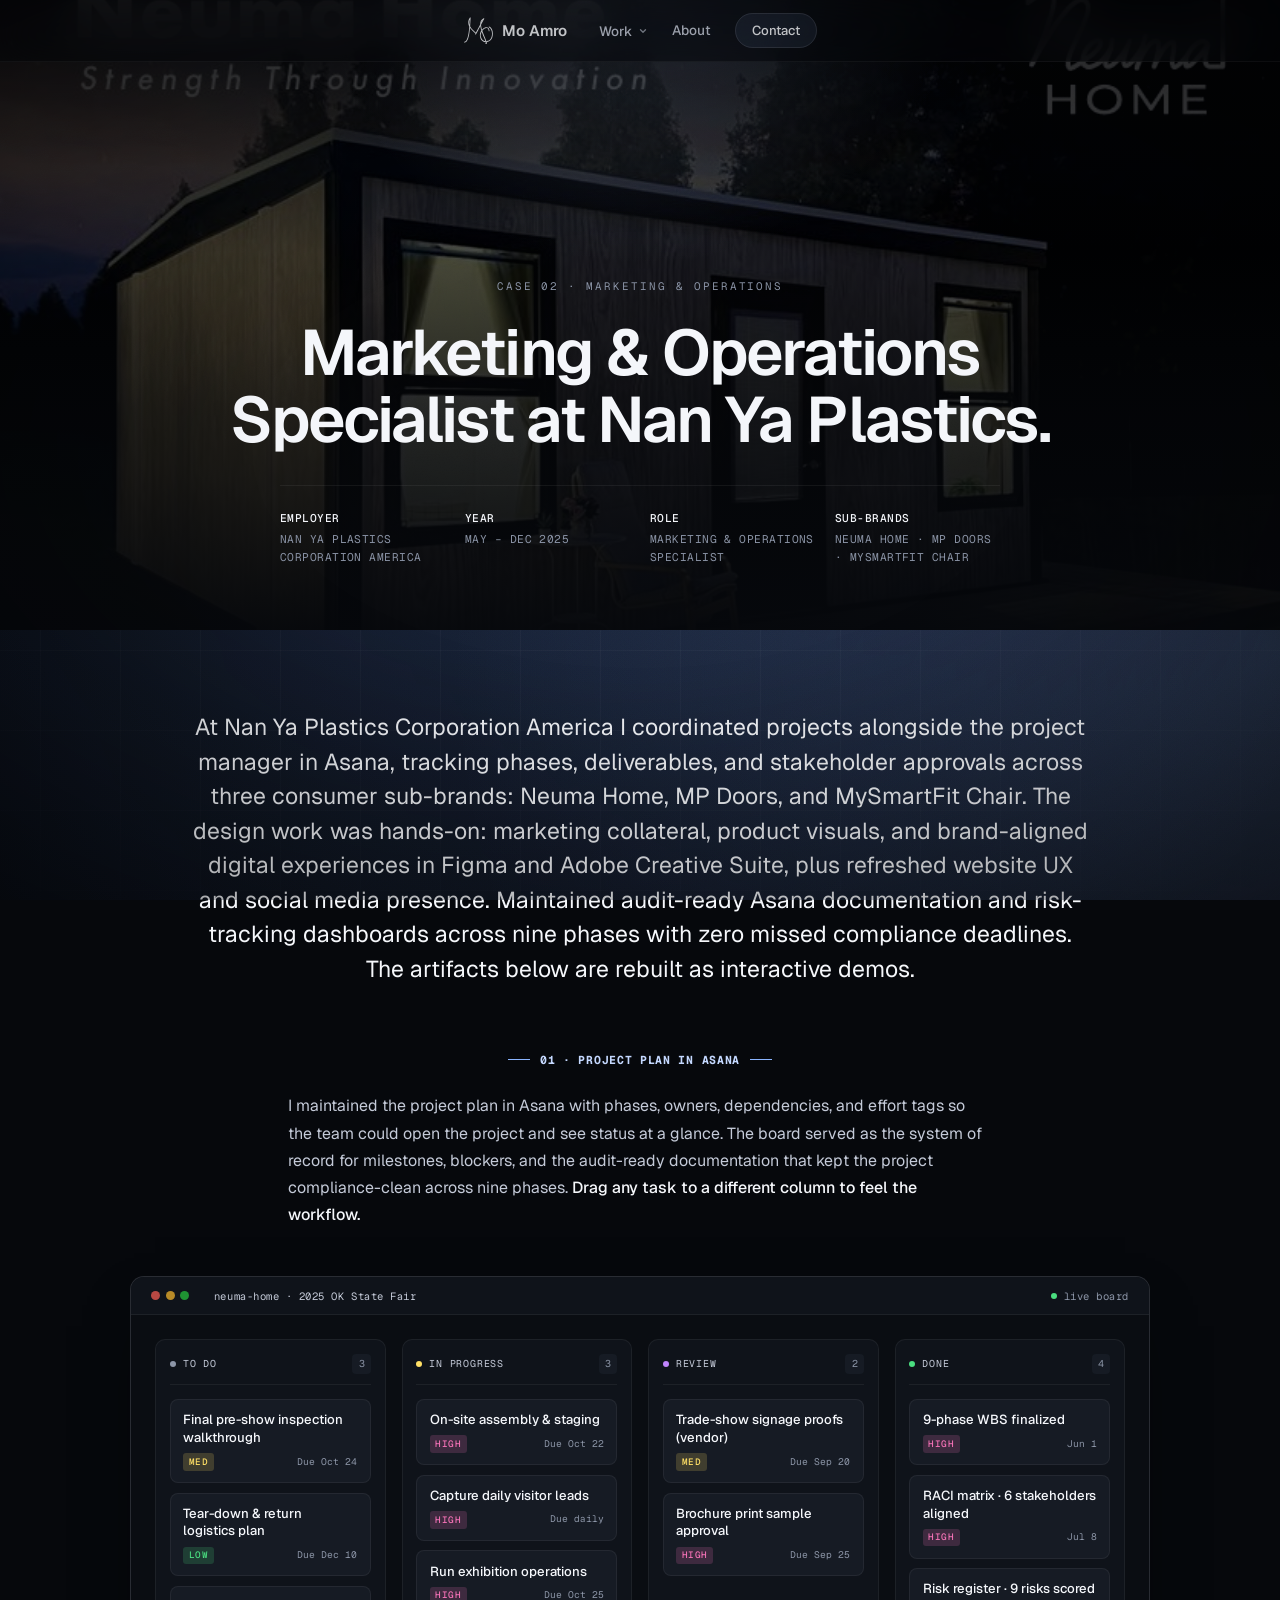
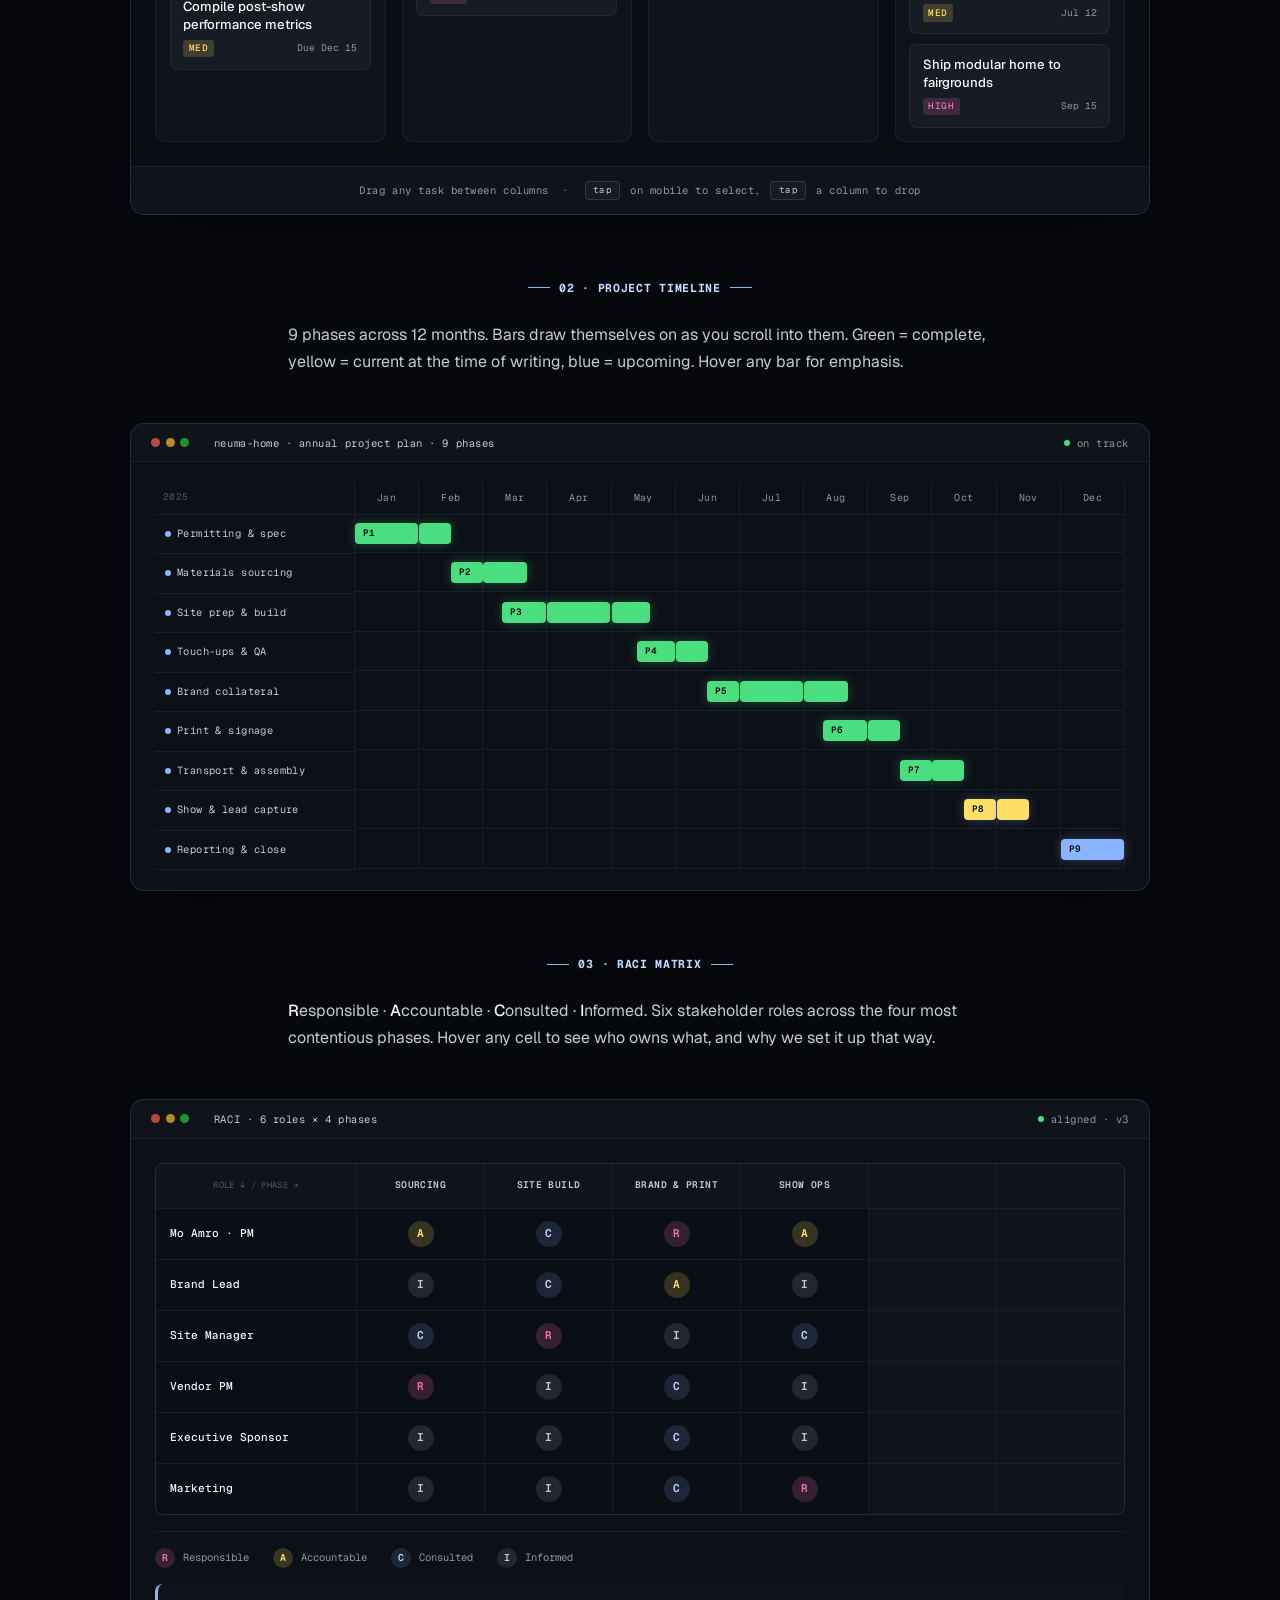
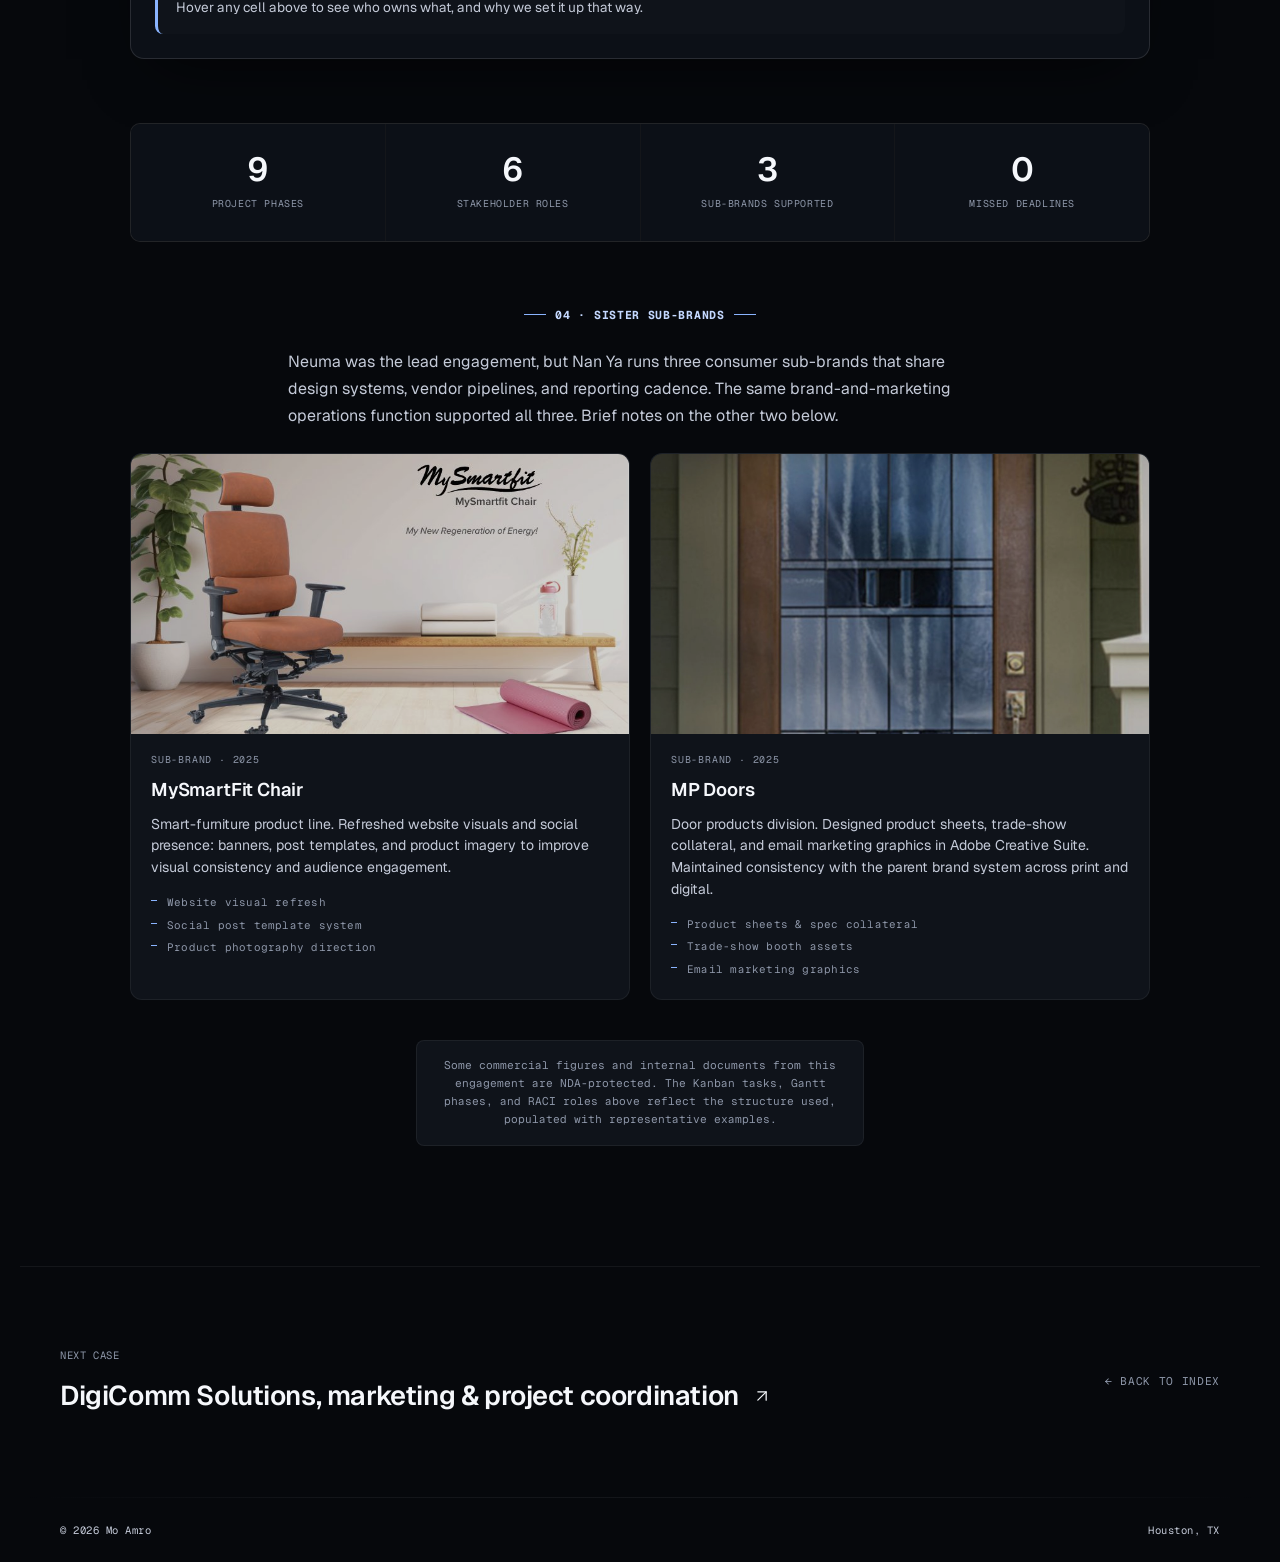
==== commit 49c1142e: "sss" ====
--- a/case/nan-ya-plastics.html
+++ b/case/nan-ya-plastics.html
@@ -11,6 +11,7 @@
 </head>
 <body>
 
+<canvas class="ambient-canvas" aria-hidden="true"></canvas>
 <div class="grid-bg"></div>
 
 <nav class="site-nav">
@@ -73,18 +74,16 @@
 
 <article class="case-body">
  <p class="case-summary reveal">
- At Nan Ya Plastics Corporation America I led UX/design and brand
- execution across three consumer sub-brands: Neuma Home, MP Doors,
- and MySmartFit Chair, producing user-centered marketing collateral,
- product visuals, and brand-aligned digital experiences in Figma and
- Adobe Creative Suite. I refreshed website UX and social media
- presence across all three sub-brands, designed print and digital
- marketing materials including brochures, product sheets, and trade-show
- collateral, and built AI-assisted Excel reporting workflows that
- improved leadership report accuracy and reduced weekly prep time.
- Achieved zero missed compliance deadlines by maintaining audit-ready
- Asana documentation and risk-tracking dashboards across all project
- phases. The artifacts below are rebuilt as interactive demos.
+ At Nan Ya Plastics Corporation America I coordinated projects
+ alongside the project manager in Asana, tracking phases, deliverables,
+ and stakeholder approvals across three consumer sub-brands: Neuma
+ Home, MP Doors, and MySmartFit Chair. The design work was hands-on:
+ marketing collateral, product visuals, and brand-aligned digital
+ experiences in Figma and Adobe Creative Suite, plus refreshed website
+ UX and social media presence. Maintained audit-ready Asana
+ documentation and risk-tracking dashboards across nine phases with
+ zero missed compliance deadlines. The artifacts below are rebuilt as
+ interactive demos.
  </p>
 
  <!-- ============ INTERACTIVE KANBAN ============ -->
--- a/assets/site.css
+++ b/assets/site.css
@@ -3,7 +3,7 @@
    Cinematic landing + three interactive case study experiences
    ============================================================ */
 
-@import url('https://fonts.googleapis.com/css2?family=Geist:wght@300;400;500;600;700;800;900&family=Geist+Mono:wght@400;500;600&display=swap');
+@import url('https://fonts.googleapis.com/css2?family=Geist:wght@300;400;500;600;700;800;900&family=Geist+Mono:wght@400;500;600&family=Playfair+Display:ital,wght@0,400..900;1,400..900&display=swap');
 
 :root {
   --bg:        #06080c;
@@ -90,6 +90,24 @@
   background-image: url("data:image/svg+xml;utf8,<svg xmlns='http://www.w3.org/2000/svg' width='220' height='220'><filter id='n'><feTurbulence type='fractalNoise' baseFrequency='0.92' numOctaves='2' stitchTiles='stitch'/><feColorMatrix values='0 0 0 0 0 0 0 0 0 0 0 0 0 0 0 0 0 0 0.4 0'/></filter><rect width='100%' height='100%' filter='url(%23n)' opacity='0.5'/></svg>");
   opacity: 0.22; mix-blend-mode: overlay;
   pointer-events: none; z-index: 1000;
+}
+
+/* ============== AMBIENT CANVAS (full page, behind everything) ==============
+   Extends the hero's drifting-light-blob aesthetic across the entire page,
+   at lower intensity. Fixed to the viewport so it doesn't bloat with page
+   height — only the visible area paints each frame. Same blue palette as
+   the hero so it reads as one continuous atmosphere, not two effects. */
+.ambient-canvas {
+  position: fixed;
+  top: 0; left: 0;
+  width: 100vw;
+  height: 100vh;
+  pointer-events: none;
+  z-index: 0;
+  display: block;
+}
+@media (prefers-reduced-motion: reduce) {
+  .ambient-canvas { display: none; }
 }
 
 /* ============== CINEMATIC HERO CANVAS (landing hero) ==============
@@ -292,11 +310,12 @@
 }
 
 h1.headline {
-  font-family: var(--display);
+  font-family: 'Playfair Display', Georgia, serif;
   font-weight: 600;
-  font-size: clamp(2.5rem, 7vw, 5.5rem);
+  font-style: italic;
+  font-size: clamp(2.8rem, 8vw, 6.5rem);
   line-height: 1.0;
-  letter-spacing: -0.04em;
+  letter-spacing: -0.015em;
   margin-bottom: 1.5rem;
   background: linear-gradient(180deg, #ffffff 0%, #d8e2f5 60%, #aab8d4 100%);
   -webkit-background-clip: text;
@@ -494,11 +513,19 @@
 .preview-visual.is-logo.is-logo--white {
   background: #ffffff;
 }
-/* Modifier: orange gradient — matches the SimpleTouch logo's embedded
-   orange gradient so the contained image blends edge-to-edge with the
-   card frame instead of floating on a dark backdrop. */
+/* Modifier: orange variant — SimpleTouch. The logo PNG already contains
+   its own orange gradient, so the card has no CSS background of its own.
+   The image fills the frame edge-to-edge below. */
 .preview-visual.is-logo.is-logo--orange {
-  background: linear-gradient(135deg, #F8B040 0%, #E89020 100%);
+  background: transparent;
+}
+.preview-visual.is-logo.is-logo--orange img {
+  /* Override the contained sizing — for SimpleTouch we want the logo's
+     own embedded orange field to BE the card, so the image fills the
+     full frame and no dark backdrop bleeds through at the edges. */
+  width: 100%;
+  height: 100%;
+  object-fit: cover;
 }
 .preview-visual.is-logo img {
   /* Contain ensures the entire logo image is visible — no cropping of
@@ -679,17 +706,6 @@
   text-align: center;
   overflow: hidden;
 }
-section.contact::before {
-  content: "";
-  position: absolute;
-  top: 0; left: 50%;
-  transform: translateX(-50%);
-  width: 70%; height: 70%;
-  background: radial-gradient(ellipse 50% 100% at 50% 0%, var(--accent-bleed) 0%, transparent 70%);
-  pointer-events: none;
-  opacity: 0.5;
-  z-index: -1;
-}
 .contact-headline {
   font-family: var(--display);
   font-weight: 600;
@@ -726,7 +742,8 @@
 .contact-meta {
   margin-top: 3rem;
   padding-top: 2.5rem;
-  border-top: 1px solid var(--line);
+  border-top: 1px solid transparent;
+  border-image: linear-gradient(90deg, transparent 0%, var(--line) 25%, var(--line) 75%, transparent 100%) 1;
   display: grid;
   grid-template-columns: 1fr;
   gap: 1.5rem;
@@ -756,7 +773,8 @@
 footer.site-footer {
   position: relative;
   z-index: 5;
-  border-top: 1px solid var(--line);
+  border-top: 1px solid transparent;
+  border-image: linear-gradient(90deg, transparent 0%, var(--line) 25%, var(--line) 75%, transparent 100%) 1;
   padding: 1.5rem var(--gutter);
   display: flex;
   justify-content: space-between;
